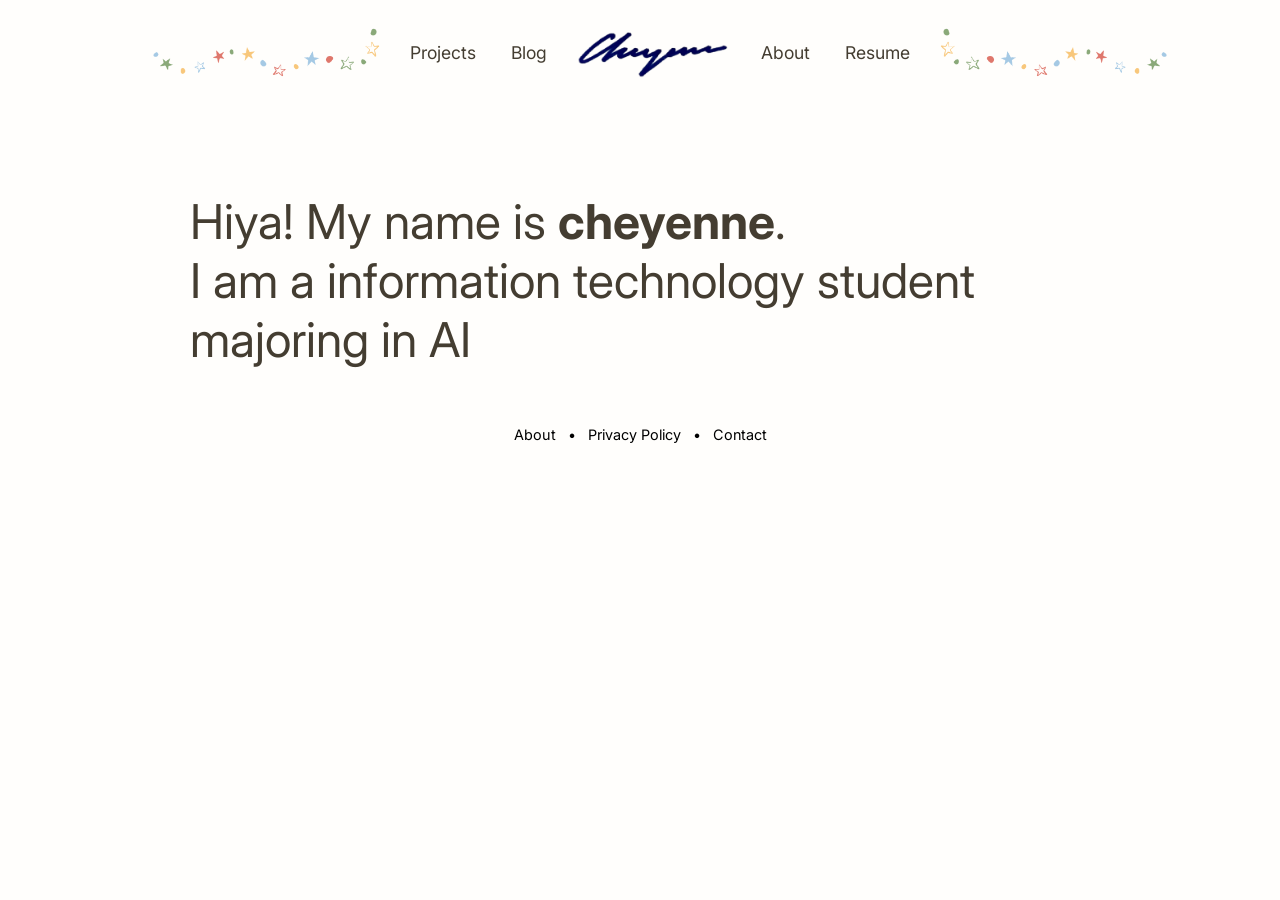
==== index.html @ ac4c5ddd "added name" ====
<!DOCTYPE html>
<html lang="en">
<head>
    <!-- Meta Configuration -->
    <meta name="viewport" content="width=device-width, initial-scale=1.0">

    <title>digital-business-card</title>

    <!-- External Stylesheet -->
    <link rel="stylesheet" href="style.css">

    <!-- Font Preloading for Performance -->
    <link rel="preconnect" href="https://fonts.googleapis.com">
    <link href="https://fonts.googleapis.com/css2?family=Inter:wght@400;600;800&display=swap" rel="stylesheet">
    </head>

    <body>
    <!-- Top Right Login Button -->
        <!-- From Uiverse.io by reglobby -->
    <div class="top-bar">
        <div class="top-left">
        <!-- Nav Bar -->
        <img src="stars-left.png" alt="Name" class="left-stars">
        <nav class="nav-links">
            <a href="#">Projects</a>
            <a href="#">Blog</a>
        </nav>
        <img src="LOGO.png" alt="Name" class="top-logo">
        <nav class="nav-links">
            <a href="#">About</a>
            <a href="#">Resume</a>
        </nav>
        <img src="stars-right.png" alt="Name" class="right-stars">
        </div>
    </div>

    <!-- Main Header Section -->
    <header>
    </header>
    <!-- Body Section -->
     <p class="main-text"> Hiya! My name is <b>cheyenne</b>. <br> I am a information technology student majoring in AI</p>
    <!-- Footer -->
    <footer>
        <nav aria-label="Footer navigation">
        About &nbsp; • &nbsp; Privacy Policy &nbsp; • &nbsp; Contact
        </nav>
    </footer>
    <!-- JavaScript File -->
    <!-- <script src="../script.js"></script> -->
    </body>
    </html>
---- style.css ----
/* ===================
   Global Body Styles
   =================== */
   body {
    margin: 0;
    font-family: 'Inter', Arial, sans-serif;
    background: rgb(255, 254, 252);
}


.main-text {
    color: rgb(68, 61, 49);
    font-family: 'Inter', serif;
    font-size: clamp(1.6rem, 4vw, 3rem);
    padding: 2rem 1.5rem;
    max-width: 900px;
    margin: auto;
}

/* ===================
   Header and Branding
   =================== */
header {
    text-align: center;
    padding-top: 160px; /* accommodates fixed nav bar */
    color: #F0E6D9;
}

.logo-img {
    width: 180px;
    height: auto;
    display: block;
    margin: 0 auto 20px;
}

.logo {
    font-size: 2.8rem;
    font-weight: 800;
    margin-bottom: 10px;
}

.subtitle {
    font-size: 1.2rem;
    margin-bottom: 30px;
}


/* ===================
   Top Bar & Navigation
   =================== */
.top-bar {
    display: flex;
    justify-content: center;
    align-items: center;
    padding: 14px 20px;
    background-color: rgb(255, 254, 252);
    position: fixed;
    top: 0;
    width: 100%;
    z-index: 9999;
}

.top-left {
    display: flex;
    align-items: center;
    gap: 30px;
    max-width: 1200px;
    width: 100%;
    justify-content: center;
}

.nav-links {
    display: flex;
    gap: 35px;
}

.nav-links a {
    color: rgb(68, 61, 49);
    font-family: 'Inter', serif;
    text-decoration: none;
    font-size: 1.1rem;
}

.nav-links a:hover {
    /* color: #ff772e; */
    color: #2e8eff;
}

.top-logo {
    width: clamp(100px, 12vw, 180px);
}

.left-stars,
.right-stars {
    width: clamp(120px, 18vw, 460px);
    height: auto;
}
/* 
.left-stars {
    width: 460px;
    height: auto;
    display: block;
    transform: translate(-15px, -25px);
    position: relative;
    padding: 0px 0px;
    top: 0;
    left: -30px;
    right: 0px;
    z-index: 9999;
}
.right-stars {
    width: 460px;
    height: auto;
    display: block;
    transform: translate(-15px, -25px);
    position: relative;
    padding: 0px 0px;
    top: 0;
    left: 30px;
    right: 0;
    z-index: 9999;
} */


.top-right-icons {
    display: flex;
    gap: 20px;
    align-items: center;
    flex-shrink: 0;
}

.icon-btn {
    background: none;
    border: none;
    cursor: pointer;
    padding: 4px;
    transition: transform 0.2s ease;
}

.icon-btn:hover {
    transform: scale(1.15);
}

.icon-btn svg {
    width: 22px;
    height: 22px;
    fill: white;
}
/* ===================
   Footer Styling
   =================== */
footer {
    text-align: center;
    padding: 25px 10px;
    font-size: clamp(0.8rem, 2vw, 0.9rem);
}
button {
    font-size: 17px;
    padding: 1em 2.7em;
    font-weight: 500;
    background: #1f2937;
    color: white;
    border: none;
    position: relative;
    overflow: hidden;
    border-radius: 0.6em;
    cursor: pointer;
  }
  
  .label {
    position: relative;
    top: -1px;
  }
  
  .transition {
    transition-timing-function: cubic-bezier(0, 0, 0.2, 1);
    transition-duration: 500ms;
    background-color: rgba(16, 185, 129, 0.6);
    border-radius: 9999px;
    width: 0;
    height: 0;
    position: absolute;
    left: 50%;
    top: 50%;
    transform: translate(-50%, -50%);
  }
  
  button:hover .transition {
    width: 14em;
    height: 14em;
  }
  
  button:active {
    transform: scale(0.97);
  }
  
  @media (max-width: 768px) {

    .top-left {
        gap: 15px;
    }

    .nav-links {
        gap: 18px;
    }

    .nav-links a {
        font-size: 0.9rem;
    }

    .left-stars,
    .right-stars {
        display: none;
    }

    header {
    padding-top: clamp(100px, 12vh, 160px);
    }

    .main-text {
        text-align: center;
        padding: 1.5rem;
    }
}
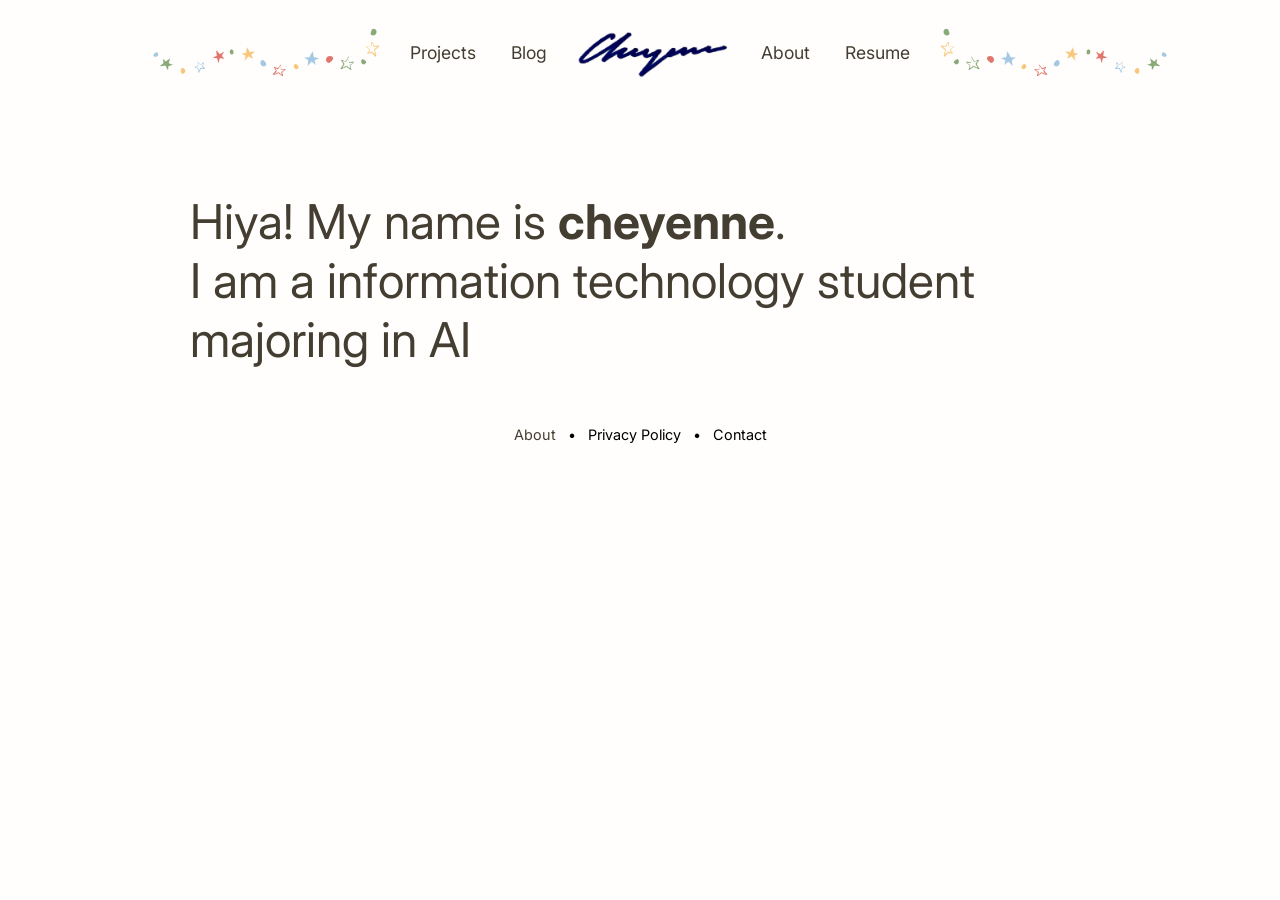
==== commit f0ea0ef1: "Adding js for nav links and hamburger bar for small devices" ====
--- a/index.html
+++ b/index.html
@@ -4,48 +4,67 @@
     <!-- Meta Configuration -->
     <meta name="viewport" content="width=device-width, initial-scale=1.0">
 
-    <title>digital-business-card</title>
+    <title>Cheyenne - Home</title>
 
     <!-- External Stylesheet -->
-    <link rel="stylesheet" href="style.css">
+    <link rel="stylesheet" href="assets/css/style.css">
 
     <!-- Font Preloading for Performance -->
     <link rel="preconnect" href="https://fonts.googleapis.com">
     <link href="https://fonts.googleapis.com/css2?family=Inter:wght@400;600;800&display=swap" rel="stylesheet">
-    </head>
+</head>
 
-    <body>
-    <!-- Top Right Login Button -->
-        <!-- From Uiverse.io by reglobby -->
+<body>
+    <!-- Top Bar -->
     <div class="top-bar">
         <div class="top-left">
-        <!-- Nav Bar -->
-        <img src="stars-left.png" alt="Name" class="left-stars">
-        <nav class="nav-links">
-            <a href="#">Projects</a>
-            <a href="#">Blog</a>
+            <!-- Nav Bar -->
+            <img src="assets/images/stars-left.png" alt="Name" class="left-stars">
+            <nav class="nav-links">
+                <a href="pages/projects.html">Projects</a>
+                <a href="pages/blog.html">Blog</a>
+            </nav>
+            <img src="assets/images/LOGO.png" alt="Name" class="top-logo">
+            <nav class="nav-links">
+                <a href="pages/about.html">About</a>
+                <a href="pages/resume.html">Resume</a>
+            </nav>
+            <img src="assets/images/stars-right.png" alt="Name" class="right-stars">
+        </div>
+        
+        <!-- Hamburger Button (Mobile) -->
+        <button class="hamburger" aria-label="Toggle menu" aria-expanded="false">
+            <span class="hamburger-line"></span>
+            <span class="hamburger-line"></span>
+            <span class="hamburger-line"></span>
+        </button>
+    </div>
+
+    <!-- Mobile Navigation Overlay -->
+    <div class="mobile-nav-overlay">
+        <nav class="mobile-nav">
+            <a href="pages/projects.html" class="mobile-nav-link">Projects</a>
+            <a href="pages/blog.html" class="mobile-nav-link">Blog</a>
+            <a href="pages/about.html" class="mobile-nav-link">About</a>
+            <a href="pages/resume.html" class="mobile-nav-link">Resume</a>
         </nav>
-        <img src="LOGO.png" alt="Name" class="top-logo">
-        <nav class="nav-links">
-            <a href="#">About</a>
-            <a href="#">Resume</a>
-        </nav>
-        <img src="stars-right.png" alt="Name" class="right-stars">
-        </div>
     </div>
 
     <!-- Main Header Section -->
     <header>
     </header>
+    
     <!-- Body Section -->
-     <p class="main-text"> Hiya! My name is <b>cheyenne</b>. <br> I am a information technology student majoring in AI</p>
+    <p class="main-text"> Hiya! My name is <b>cheyenne</b>. <br> I am a information technology student majoring in AI</p>
+    
     <!-- Footer -->
     <footer>
         <nav aria-label="Footer navigation">
-        About &nbsp; • &nbsp; Privacy Policy &nbsp; • &nbsp; Contact
+        <a href="pages/about.html">About</a> &nbsp; • &nbsp; Privacy Policy &nbsp; • &nbsp; Contact
         </nav>
     </footer>
+    
     <!-- JavaScript File -->
-    <!-- <script src="../script.js"></script> -->
-    </body>
-    </html>+    <script src="scripts/main.js"></script>
+</body>
+</html>
--- a/assets/css/style.css
+++ b/assets/css/style.css
@@ -0,0 +1,335 @@
+/* ===================
+   Global Body Styles
+   =================== */
+   body {
+    margin: 0;
+    font-family: 'Inter', Arial, sans-serif;
+    background: rgb(255, 254, 252);
+}
+
+
+.main-text {
+    color: rgb(68, 61, 49);
+    font-family: 'Inter', serif;
+    font-size: clamp(1.6rem, 4vw, 3rem);
+    padding: 2rem 1.5rem;
+    max-width: 900px;
+    margin: auto;
+}
+
+/* ===================
+   Header and Branding
+   =================== */
+header {
+    text-align: center;
+    padding-top: 160px; /* accommodates fixed nav bar */
+    color: #F0E6D9;
+}
+
+.logo-img {
+    width: 180px;
+    height: auto;
+    display: block;
+    margin: 0 auto 20px;
+}
+
+.logo {
+    font-size: 2.8rem;
+    font-weight: 800;
+    margin-bottom: 10px;
+}
+
+.subtitle {
+    font-size: 1.2rem;
+    margin-bottom: 30px;
+}
+
+
+/* ===================
+   Top Bar & Navigation
+   =================== */
+.hamburger {
+    display: none;
+}
+
+.mobile-nav-overlay {
+    display: none;
+}
+.top-bar {
+    display: flex;
+    justify-content: center;
+    align-items: center;
+    padding: 14px 20px;
+    background-color: rgb(255, 254, 252);
+    position: fixed;
+    top: 0;
+    width: 100%;
+    z-index: 9999;
+}
+
+.top-left {
+    display: flex;
+    align-items: center;
+    gap: 30px;
+    max-width: 1200px;
+    width: 100%;
+    justify-content: center;
+}
+
+.nav-links {
+    display: flex;
+    gap: 35px;
+}
+
+.nav-links a {
+    color: rgb(68, 61, 49);
+    font-family: 'Inter', serif;
+    text-decoration: none;
+    font-size: 1.1rem;
+}
+
+.nav-links a:hover {
+    /* color: #ff772e; */
+    color: #2e8eff;
+}
+
+.top-logo {
+    width: clamp(100px, 12vw, 180px);
+}
+
+.left-stars,
+.right-stars {
+    width: clamp(120px, 18vw, 460px);
+    height: auto;
+}
+/* 
+.left-stars {
+    width: 460px;
+    height: auto;
+    display: block;
+    transform: translate(-15px, -25px);
+    position: relative;
+    padding: 0px 0px;
+    top: 0;
+    left: -30px;
+    right: 0px;
+    z-index: 9999;
+}
+.right-stars {
+    width: 460px;
+    height: auto;
+    display: block;
+    transform: translate(-15px, -25px);
+    position: relative;
+    padding: 0px 0px;
+    top: 0;
+    left: 30px;
+    right: 0;
+    z-index: 9999;
+} */
+
+
+.top-right-icons {
+    display: flex;
+    gap: 20px;
+    align-items: center;
+    flex-shrink: 0;
+}
+
+.icon-btn {
+    background: none;
+    border: none;
+    cursor: pointer;
+    padding: 4px;
+    transition: transform 0.2s ease;
+}
+
+.icon-btn:hover {
+    transform: scale(1.15);
+}
+
+.icon-btn svg {
+    width: 22px;
+    height: 22px;
+    fill: white;
+}
+/* ===================
+   Footer Styling
+   =================== */
+footer {
+    text-align: center;
+    padding: 25px 10px;
+    font-size: clamp(0.8rem, 2vw, 0.9rem);
+}
+
+footer nav a {
+    color: rgb(68, 61, 49);
+    text-decoration: none;
+}
+
+footer nav a:hover {
+    color: #2e8eff;
+}
+
+button {
+    font-size: 17px;
+    padding: 1em 2.7em;
+    font-weight: 500;
+    background: #1f2937;
+    color: white;
+    border: none;
+    position: relative;
+    overflow: hidden;
+    border-radius: 0.6em;
+    cursor: pointer;
+  }
+  
+  .label {
+    position: relative;
+    top: -1px;
+  }
+  
+  .transition {
+    transition-timing-function: cubic-bezier(0, 0, 0.2, 1);
+    transition-duration: 500ms;
+    background-color: rgba(16, 185, 129, 0.6);
+    border-radius: 9999px;
+    width: 0;
+    height: 0;
+    position: absolute;
+    left: 50%;
+    top: 50%;
+    transform: translate(-50%, -50%);
+  }
+  
+  button:hover .transition {
+    width: 14em;
+    height: 14em;
+  }
+  
+  button:active {
+    transform: scale(0.97);
+  }
+  
+  @media (max-width: 768px) {
+
+    .top-left {
+        gap: 15px;
+    }
+
+    .nav-links {
+        gap: 18px;
+    }
+
+    .nav-links a {
+        font-size: 0.9rem;
+    }
+
+    .left-stars,
+    .right-stars {
+        display: none;
+    }
+
+    .hamburger {
+        display: flex;
+    }
+
+    .nav-links {
+        display: none;
+    }
+
+    header {
+    padding-top: clamp(100px, 12vh, 160px);
+    }
+
+    .main-text {
+        text-align: center;
+        padding: 1.5rem;
+    }
+
+    /* Hamburger Button */
+    .hamburger {
+        display: flex;
+        flex-direction: column;
+        justify-content: center;
+        align-items: center;
+        gap: 5px;
+        width: 40px;
+        height: 40px;
+        background: none;
+        border: none;
+        cursor: pointer;
+        padding: 0;
+        z-index: 10000;
+    }
+
+    .hamburger-line {
+        width: 24px;
+        height: 2px;
+        background-color: rgb(68, 61, 49);
+        transition: all 0.3s ease;
+    }
+
+    .hamburger.active .hamburger-line:nth-child(1) {
+        transform: rotate(45deg) translate(5px, 5px);
+    }
+
+    .hamburger.active .hamburger-line:nth-child(2) {
+        opacity: 0;
+    }
+
+    .hamburger.active .hamburger-line:nth-child(3) {
+        transform: rotate(-45deg) translate(5px, -5px);
+    }
+
+    /* Mobile Navigation Overlay */
+    .mobile-nav-overlay {
+        position: fixed;
+        top: 0;
+        left: 0;
+        width: 100%;
+        height: 100%;
+        background-color: rgba(255, 254, 252, 0.98);
+        display: flex;
+        justify-content: center;
+        align-items: center;
+        opacity: 0;
+        visibility: hidden;
+        transition: opacity 0.3s ease, visibility 0.3s ease;
+        z-index: 9998;
+    }
+
+    .mobile-nav-overlay.active {
+        opacity: 1;
+        visibility: visible;
+    }
+
+    /* Mobile Navigation Links */
+    .mobile-nav {
+        display: flex;
+        flex-direction: column;
+        align-items: center;
+        gap: 2rem;
+        transform: scale(0.9);
+        transition: transform 0.3s ease;
+    }
+
+    .mobile-nav-overlay.active .mobile-nav {
+        transform: scale(1);
+    }
+
+    .mobile-nav-link {
+        color: rgb(68, 61, 49);
+        font-family: 'Inter', serif;
+        font-size: 2rem;
+        font-weight: 600;
+        text-decoration: none;
+        transition: color 0.2s ease, transform 0.2s ease;
+    }
+
+    .mobile-nav-link:hover {
+        color: #2e8eff;
+        transform: scale(1.05);
+    }
+}
+
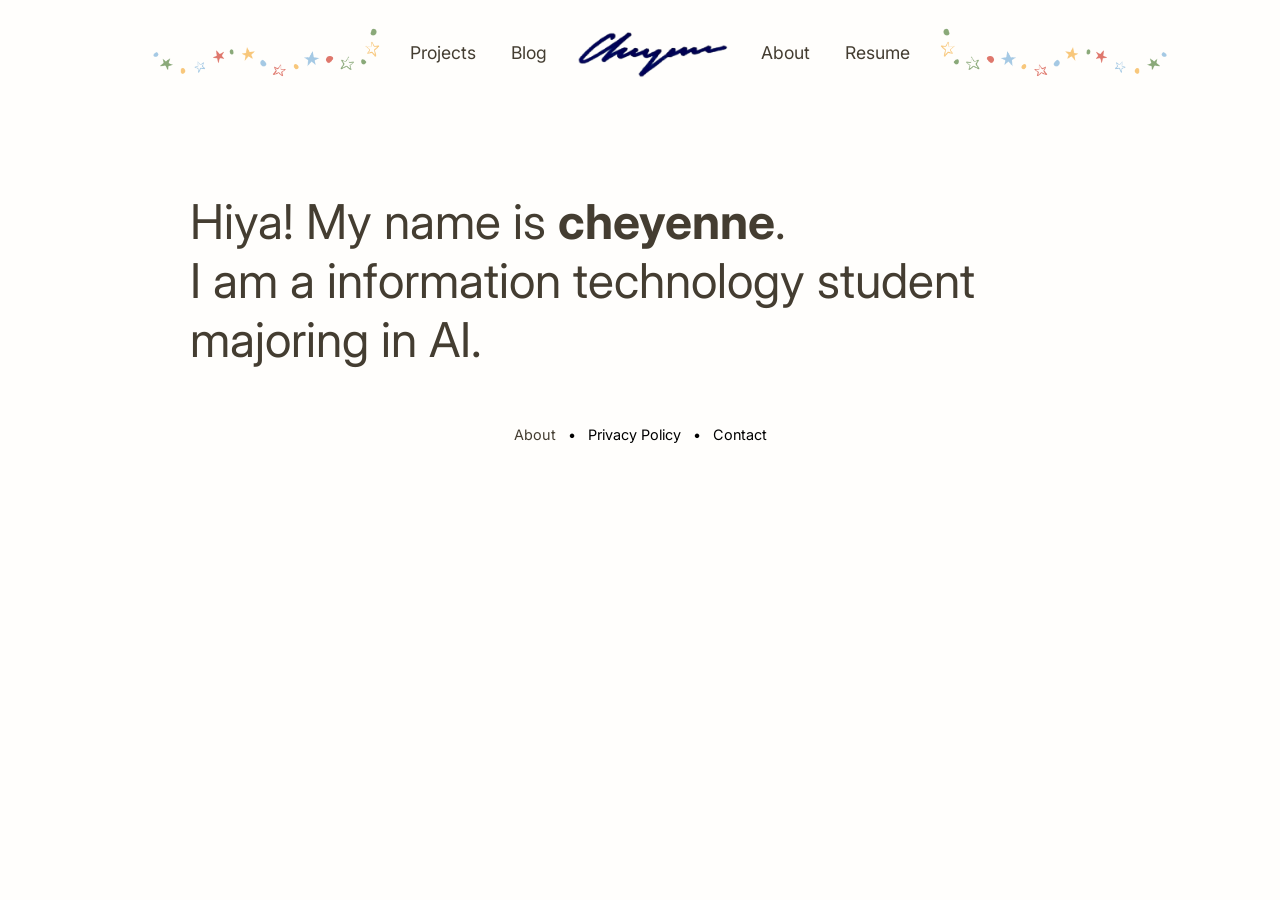
==== commit 719f397d: "about and resume section added" ====
--- a/index.html
+++ b/index.html
@@ -15,6 +15,12 @@
 </head>
 
 <body>
+    <!-- Hamburger Button (Mobile) -->
+    <button class="hamburger" aria-label="Toggle menu" aria-expanded="false">
+        <span class="hamburger-line"></span>
+        <span class="hamburger-line"></span>
+        <span class="hamburger-line"></span>
+    </button>
     <!-- Top Bar -->
     <div class="top-bar">
         <div class="top-left">
@@ -31,13 +37,7 @@
             </nav>
             <img src="assets/images/stars-right.png" alt="Name" class="right-stars">
         </div>
-        
-        <!-- Hamburger Button (Mobile) -->
-        <button class="hamburger" aria-label="Toggle menu" aria-expanded="false">
-            <span class="hamburger-line"></span>
-            <span class="hamburger-line"></span>
-            <span class="hamburger-line"></span>
-        </button>
+    
     </div>
 
     <!-- Mobile Navigation Overlay -->
@@ -55,7 +55,7 @@
     </header>
     
     <!-- Body Section -->
-    <p class="main-text"> Hiya! My name is <b>cheyenne</b>. <br> I am a information technology student majoring in AI</p>
+    <p class="main-text"> Hiya! My name is <b>cheyenne</b>. <br> I am a information technology student majoring in AI.</p>
     
     <!-- Footer -->
     <footer>
--- a/assets/css/style.css
+++ b/assets/css/style.css
@@ -291,8 +291,9 @@
         height: 100%;
         background-color: rgba(255, 254, 252, 0.98);
         display: flex;
-        justify-content: center;
+        justify-content: flex-start;
         align-items: center;
+        padding-left: 3rem;
         opacity: 0;
         visibility: hidden;
         transition: opacity 0.3s ease, visibility 0.3s ease;
@@ -308,7 +309,7 @@
     .mobile-nav {
         display: flex;
         flex-direction: column;
-        align-items: center;
+        align-items: flex-start;
         gap: 2rem;
         transform: scale(0.9);
         transition: transform 0.3s ease;
@@ -333,3 +334,874 @@
     }
 }
 
+/* ===================
+   Resume Page Styles
+   =================== */
+.resume-container {
+    max-width: 800px;
+    margin: 0 auto;
+    padding: 120px 20px 60px;
+}
+
+.section-title {
+    font-size: clamp(2rem, 5vw, 3rem);
+    color: rgb(68, 61, 49);
+    text-align: center;
+    margin-bottom: 0.5rem;
+    font-weight: 800;
+    letter-spacing: -0.02em;
+    position: relative;
+}
+
+.section-title::after {
+    content: '';
+    display: block;
+    width: 60px;
+    height: 4px;
+    background: linear-gradient(90deg, #2e8eff, #60a5fa);
+    margin: 1rem auto 0;
+    border-radius: 2px;
+}
+
+.section-subtitle {
+    text-align: center;
+    color: rgb(120, 110, 95);
+    margin-bottom: 3.5rem;
+    font-size: 1.15rem;
+    font-weight: 400;
+}
+
+/* Contact Form */
+.contact-section {
+    margin-bottom: 6rem;
+}
+
+.contact-form {
+    background: linear-gradient(145deg, #ffffff, #fafaf8);
+    padding: 2.5rem;
+    border-radius: 20px;
+    box-shadow: 
+        0 4px 30px rgba(0, 0, 0, 0.06),
+        0 1px 3px rgba(0, 0, 0, 0.04),
+        inset 0 1px 0 rgba(255, 255, 255, 0.8);
+    border: 1px solid rgba(0, 0, 0, 0.03);
+}
+
+.form-group {
+    margin-bottom: 1.75rem;
+    position: relative;
+}
+
+.form-group label {
+    display: block;
+    margin-bottom: 0.6rem;
+    color: rgb(68, 61, 49);
+    font-weight: 600;
+    font-size: 0.9rem;
+    letter-spacing: 0.02em;
+    text-transform: uppercase;
+}
+
+.form-group input,
+.form-group select,
+.form-group textarea {
+    width: 100%;
+    padding: 1rem 1.25rem;
+    border: 1.5px solid #e8e5df;
+    border-radius: 12px;
+    font-family: 'Inter', Arial, sans-serif;
+    font-size: 1rem;
+    transition: all 0.25s cubic-bezier(0.4, 0, 0.2, 1);
+    box-sizing: border-box;
+    background: rgba(255, 255, 255, 0.8);
+}
+
+.form-group input:hover,
+.form-group select:hover,
+.form-group textarea:hover {
+    border-color: #d0ccc5;
+}
+
+.form-group input:focus,
+.form-group select:focus,
+.form-group textarea:focus {
+    outline: none;
+    border-color: #2e8eff;
+    box-shadow: 
+        0 0 0 4px rgba(46, 142, 255, 0.12),
+        0 4px 12px rgba(46, 142, 255, 0.08);
+    background: #fff;
+    transform: translateY(-1px);
+}
+
+.form-group textarea {
+    resize: vertical;
+    min-height: 140px;
+}
+
+.form-group select {
+    cursor: pointer;
+    appearance: none;
+    background-image: url("data:image/svg+xml,%3Csvg xmlns='http://www.w3.org/2000/svg' width='16' height='16' viewBox='0 0 24 24' fill='none' stroke='%23644B2F' stroke-width='2' stroke-linecap='round' stroke-linejoin='round'%3E%3Cpolyline points='6 9 12 15 18 9'%3E%3C/polyline%3E%3C/svg%3E");
+    background-repeat: no-repeat;
+    background-position: right 1rem center;
+    padding-right: 3rem;
+}
+
+.submit-btn {
+    width: 100%;
+    padding: 1.15rem 2.5rem;
+    font-size: 1.05rem;
+    font-weight: 600;
+    letter-spacing: 0.03em;
+    background: linear-gradient(135deg, #1f2937 0%, #374151 100%);
+    color: white;
+    border: none;
+    border-radius: 12px;
+    cursor: pointer;
+    position: relative;
+    overflow: hidden;
+    transition: all 0.3s cubic-bezier(0.4, 0, 0.2, 1);
+    box-shadow: 0 4px 15px rgba(31, 41, 55, 0.25);
+}
+
+.submit-btn::before {
+    content: '';
+    position: absolute;
+    top: 0;
+    left: -100%;
+    width: 100%;
+    height: 100%;
+    background: linear-gradient(90deg, transparent, rgba(255,255,255,0.2), transparent);
+    transition: left 0.5s ease;
+}
+
+.submit-btn:hover {
+    transform: translateY(-2px);
+    box-shadow: 0 8px 25px rgba(31, 41, 55, 0.35);
+    background: linear-gradient(135deg, #374151 0%, #4b5563 100%);
+}
+
+.submit-btn:hover::before {
+    left: 100%;
+}
+
+.submit-btn:active {
+    transform: translateY(0);
+    box-shadow: 0 2px 10px rgba(31, 41, 55, 0.2);
+}
+
+/* Timeline */
+.timeline-section {
+    margin-bottom: 3rem;
+}
+
+.timeline {
+    position: relative;
+    padding-left: 2.5rem;
+}
+
+.timeline::before {
+    content: '';
+    position: absolute;
+    left: 0;
+    top: 8px;
+    bottom: 8px;
+    width: 2px;
+    background: linear-gradient(180deg, #2e8eff 0%, #93c5fd 50%, #e5e2dc 100%);
+    border-radius: 2px;
+}
+
+.timeline-entry {
+    position: relative;
+    margin-bottom: 2rem;
+    opacity: 0;
+    transform: translateY(40px);
+    transition: opacity 0.7s cubic-bezier(0.4, 0, 0.2, 1), transform 0.7s cubic-bezier(0.4, 0, 0.2, 1);
+}
+
+.timeline-entry.visible {
+    opacity: 1;
+    transform: translateY(0);
+}
+
+.timeline-entry::before {
+    content: '';
+    position: absolute;
+    left: -2.5rem;
+    top: 6px;
+    width: 14px;
+    height: 14px;
+    background: linear-gradient(135deg, #2e8eff, #60a5fa);
+    border-radius: 50%;
+    border: 3px solid rgb(255, 254, 252);
+    box-shadow: 
+        0 0 0 3px rgba(46, 142, 255, 0.2),
+        0 2px 8px rgba(46, 142, 255, 0.3);
+    transform: translateX(-5px);
+    transition: all 0.3s ease;
+}
+
+.timeline-entry:hover::before {
+    transform: translateX(-5px) scale(1.2);
+    box-shadow: 
+        0 0 0 4px rgba(46, 142, 255, 0.3),
+        0 4px 12px rgba(46, 142, 255, 0.4);
+}
+
+.timeline-date {
+    display: inline-block;
+    background: linear-gradient(135deg, #2e8eff, #3b82f6);
+    color: white;
+    padding: 0.4rem 1rem;
+    border-radius: 25px;
+    font-size: 0.8rem;
+    font-weight: 600;
+    margin-bottom: 1rem;
+    letter-spacing: 0.05em;
+    box-shadow: 0 2px 8px rgba(46, 142, 255, 0.25);
+}
+
+.timeline-content {
+    background: linear-gradient(145deg, #ffffff, #fafaf8);
+    padding: 1.75rem;
+    border-radius: 16px;
+    box-shadow: 
+        0 4px 20px rgba(0, 0, 0, 0.05),
+        0 1px 2px rgba(0, 0, 0, 0.03);
+    border: 1px solid rgba(0, 0, 0, 0.03);
+    transition: all 0.3s cubic-bezier(0.4, 0, 0.2, 1);
+    position: relative;
+    overflow: hidden;
+}
+
+.timeline-content::before {
+    content: '';
+    position: absolute;
+    top: 0;
+    left: 0;
+    width: 4px;
+    height: 100%;
+    background: linear-gradient(180deg, #2e8eff, #60a5fa);
+    border-radius: 4px 0 0 4px;
+}
+
+.timeline-content:hover {
+    transform: translateY(-4px);
+    box-shadow: 
+        0 12px 40px rgba(0, 0, 0, 0.08),
+        0 4px 12px rgba(0, 0, 0, 0.04);
+}
+
+.timeline-title {
+    font-size: 1.35rem;
+    color: rgb(68, 61, 49);
+    margin: 0 0 0.4rem;
+    font-weight: 700;
+    letter-spacing: -0.01em;
+}
+
+.timeline-company {
+    color: #2e8eff;
+    font-weight: 600;
+    font-size: 0.95rem;
+    margin: 0 0 1rem;
+    letter-spacing: 0.02em;
+}
+
+.timeline-description {
+    color: rgb(100, 90, 75);
+    margin: 0;
+    line-height: 1.7;
+    font-size: 0.995rem;
+}
+
+/* Mobile styles for resume */
+@media (max-width: 768px) {
+    .resume-container {
+        padding: 100px 16px 40px;
+    }
+
+    .contact-form {
+        padding: 1.75rem;
+        border-radius: 16px;
+    }
+
+    .timeline {
+        padding-left: 2rem;
+    }
+
+    .timeline::before {
+        left: -0.5rem;
+    }
+
+    .timeline-entry::before {
+        left: -2rem;
+        transform: translateX(-4px);
+    }
+
+    .timeline-entry:hover::before {
+        transform: translateX(-4px) scale(1.15);
+    }
+
+    .timeline-content {
+        padding: 1.5rem;
+        border-radius: 14px;
+    }
+}
+
+/* ===================
+   About Page - Scrapbook Style
+   =================== */
+.about-container {
+    max-width: 1400px;
+    margin: 0 auto;
+    padding: 140px 20px 60px;
+    position: relative;
+}
+
+/* Hero Section */
+.about-hero {
+    margin-bottom: 3rem;
+}
+
+.hero-grid {
+    display: grid;
+    grid-template-columns: repeat(6, 1fr);
+    gap: 1.5rem;
+    align-items: start;
+}
+
+/* Photo Frame */
+.photo-frame {
+    grid-column: 1 / 3;
+    max-width: 220px;
+    background: #fff;
+    padding: 0.75rem 0.75rem 2rem 0.75rem;
+    box-shadow: 
+        0 6px 24px rgba(0, 0, 0, 0.1),
+        0 2px 6px rgba(0, 0, 0, 0.06);
+    position: relative;
+    transform: rotate(-3deg);
+    transition: transform 0.3s ease;
+}
+
+.photo-frame:hover {
+    transform: rotate(0deg) scale(1.02);
+}
+
+.profile-photo {
+    width: 100%;
+    height: auto;
+    display: block;
+    border-radius: 2px;
+}
+
+.photo-caption {
+    position: absolute;
+    bottom: 0.75rem;
+    left: 50%;
+    transform: translateX(-50%);
+    font-family: 'Caveat', cursive;
+    font-size: 1.25rem;
+    color: rgb(68, 61, 49);
+    background: rgba(255, 254, 252, 0.9);
+    padding: 0.25rem 0.75rem;
+    border-radius: 4px;
+}
+
+/* Washi Tape */
+.washi-tape {
+    position: absolute;
+    width: 60px;
+    height: 20px;
+    background: linear-gradient(135deg, #ffb6c1 0%, #ffaac4 50%, #ffb6c1 100%);
+    opacity: 0.85;
+    box-shadow: 0 1px 2px rgba(0, 0, 0, 0.1);
+}
+
+.washi-tape.top-left {
+    top: -8px;
+    left: 20px;
+    transform: rotate(-8deg);
+}
+
+.washi-tape.top-right {
+    top: -8px;
+    right: 20px;
+    transform: rotate(8deg);
+    background: linear-gradient(135deg, #98d8c8 0%, #7ec8b8 50%, #98d8c8 100%);
+}
+
+/* Mii Frame */
+.mii-frame {
+    grid-column: 3 / 5;
+    width: 100px;
+    background: linear-gradient(145deg, #fff9e6, #fff3cc);
+    padding: 6px;
+    border-radius: 50%;
+    box-shadow: 
+        0 4px 12px rgba(0, 0, 0, 0.08),
+        inset 0 2px 4px rgba(255, 255, 255, 0.8);
+    position: relative;
+    top: 40px;
+    transform: rotate(4deg);
+    transition: transform 0.3s ease;
+}
+
+.mii-frame:hover {
+    transform: rotate(0deg) scale(1.1);
+}
+
+.mii-photo {
+    width: 100%;
+    height: auto;
+    border-radius: 50%;
+    display: block;
+}
+
+/* Intro Card */
+.intro-card {
+    grid-column: 5 / 7;
+    background: linear-gradient(145deg, #fffef8, #fdfcf5);
+    padding: 1.5rem;
+    border-radius: 12px;
+    box-shadow: 
+        0 4px 16px rgba(0, 0, 0, 0.06),
+        0 1px 3px rgba(0, 0, 0, 0.04);
+    position: relative;
+    transform: rotate(2deg);
+    top: 10px;
+}
+
+.hello-text {
+    font-family: 'Caveat', cursive;
+    font-size: 2.5rem;
+    color: rgb(68, 61, 49);
+    margin: 0 0 1rem;
+}
+
+.intro-text {
+    font-size: 1.1rem;
+    color: rgb(100, 90, 75);
+    line-height: 1.7;
+    margin: 0;
+}
+
+/* Rotations - More variety for organic feel */
+.rotate-left {
+    transform: rotate(-2deg);
+}
+
+.rotate-right {
+    transform: rotate(2deg);
+}
+
+.rotate-3deg {
+    transform: rotate(-3deg);
+}
+
+.rotate--3deg {
+    transform: rotate(3deg);
+}
+
+.rotate-1deg {
+    transform: rotate(-1deg);
+}
+
+.rotate-none {
+    transform: rotate(0deg);
+}
+
+/* Scrapbook Grid */
+.scrapbook-section {
+    position: relative;
+}
+
+.scrapbook-grid {
+    display: grid;
+    grid-template-columns: repeat(4, 1fr);
+    gap: 2rem;
+    grid-auto-flow: dense;
+}
+
+/* Card spans */
+.span-2 {
+    grid-column: span 2;
+}
+
+.span-3 {
+    grid-column: span 3;
+}
+
+/* Scrap Cards */
+.scrap-card {
+    background: linear-gradient(145deg, #fffef8, #fff9f0);
+    padding: 1.5rem;
+    border-radius: 8px;
+    box-shadow: 
+        0 4px 16px rgba(0, 0, 0, 0.06),
+        0 1px 3px rgba(0, 0, 0, 0.04);
+    position: relative;
+    transition: all 0.3s cubic-bezier(0.4, 0, 0.2, 1);
+    overflow: hidden;
+}
+
+.scrap-card:hover {
+    transform: translateY(-4px) scale(1.02);
+    box-shadow: 
+        0 12px 32px rgba(0, 0, 0, 0.1),
+        0 4px 8px rgba(0, 0, 0, 0.06);
+    z-index: 10;
+}
+
+/* Card Patterns */
+.card-pattern {
+    position: absolute;
+    top: 0;
+    left: 0;
+    right: 0;
+    bottom: 0;
+    opacity: 0.03;
+    pointer-events: none;
+}
+
+.card-pattern.dots {
+    background-image: radial-gradient(circle, #2e8eff 1px, transparent 1px);
+    background-size: 12px 12px;
+}
+
+.card-pattern.lines {
+    background-image: repeating-linear-gradient(
+        0deg,
+        transparent,
+        transparent 10px,
+        #2e8eff 10px,
+        #2e8eff 11px
+    );
+}
+
+/* About Card - spans 2 columns */
+.about-card {
+    grid-column: span 2;
+    grid-row: span 2;
+    padding: 2rem;
+}
+
+.card-title {
+    font-family: 'Caveat', cursive;
+    font-size: 1.75rem;
+    color: rgb(68, 61, 49);
+    margin: 0 0 1rem;
+    position: relative;
+}
+
+.card-text {
+    color: rgb(100, 90, 75);
+    line-height: 1.8;
+    margin: 0 0 1rem;
+    font-size: 0.95rem;
+}
+
+.card-text:last-child {
+    margin-bottom: 0;
+}
+
+/* Stickers */
+.sticker {
+    position: absolute;
+    font-size: 1.5rem;
+    filter: drop-shadow(0 2px 4px rgba(0, 0, 0, 0.15));
+    z-index: 5;
+}
+
+.sticker-star {
+    top: 10px;
+    right: 15px;
+    transform: rotate(15deg);
+}
+
+.sticker-frog {
+    top: -10px;
+    right: -5px;
+    font-size: 2rem;
+    transform: rotate(-10deg);
+}
+
+.sticker-sparkle {
+    top: 15px;
+    right: 20px;
+    font-size: 1.75rem;
+    transform: rotate(25deg);
+    color: #2e8eff;
+}
+
+/* Hobby Cards */
+.hobby-card {
+    text-align: center;
+    padding: 1.25rem;
+}
+
+.hobby-icon {
+    font-size: 2.5rem;
+    margin-bottom: 0.5rem;
+}
+
+.hobby-title {
+    font-size: 1rem;
+    font-weight: 600;
+    color: rgb(68, 61, 49);
+    margin: 0 0 0.25rem;
+}
+
+.hobby-desc {
+    font-size: 0.85rem;
+    color: rgb(100, 90, 75);
+    margin: 0;
+    font-style: italic;
+}
+
+/* Fun Fact Cards */
+.funfact-card {
+    text-align: center;
+    padding: 1.5rem;
+    background: linear-gradient(145deg, #f0fff4, #e8f5e9);
+}
+
+.funfact-badge {
+    display: inline-flex;
+    align-items: center;
+    gap: 0.5rem;
+    background: white;
+    padding: 0.5rem 1rem;
+    border-radius: 25px;
+    margin-bottom: 1rem;
+    box-shadow: 0 2px 8px rgba(0, 0, 0, 0.08);
+}
+
+.funfact-icon {
+    font-size: 1.25rem;
+}
+
+.funfact-text {
+    font-weight: 600;
+    color: rgb(68, 61, 49);
+    font-size: 0.9rem;
+}
+
+.funfact-desc {
+    color: rgb(100, 90, 75);
+    margin: 0;
+    line-height: 1.6;
+}
+
+/* Color Swatch */
+.color-swatch {
+    margin-bottom: 0.5rem;
+}
+
+.color-circle {
+    display: inline-block;
+    width: 40px;
+    height: 40px;
+    border-radius: 50%;
+    box-shadow: 
+        inset 0 2px 4px rgba(255, 255, 255, 0.3),
+        0 2px 8px rgba(0, 0, 0, 0.15);
+}
+
+.color-circle.green {
+    background: linear-gradient(135deg, #4ade80, #22c55e, #16a34a);
+}
+
+/* Quote Card */
+.quote-card {
+    background: linear-gradient(145deg, #fef3c7, #fef9e7);
+    text-align: center;
+    padding: 2rem 1.5rem;
+    border-left: 4px solid #f59e0b;
+}
+
+.quote-text {
+    font-family: 'Caveat', cursive;
+    font-size: 1.35rem;
+    color: rgb(68, 61, 49);
+    margin: 0 0 0.75rem;
+    line-height: 1.6;
+    font-style: italic;
+}
+
+.quote-author {
+    font-size: 0.9rem;
+    color: rgb(100, 90, 75);
+    font-style: normal;
+}
+
+/* Connect Card */
+.connect-card {
+    grid-column: span 2;
+    text-align: center;
+    padding: 2rem;
+    background: linear-gradient(145deg, #eff6ff, #dbeafe);
+    border-left: 4px solid #2e8eff;
+}
+
+.connect-title {
+    font-family: 'Caveat', cursive;
+    font-size: 1.75rem;
+    color: rgb(68, 61, 49);
+    margin: 0 0 0.75rem;
+}
+
+.connect-text {
+    color: rgb(100, 90, 75);
+    margin: 0 0 1.5rem;
+    line-height: 1.6;
+}
+
+.connect-btn {
+    display: inline-block;
+    background: linear-gradient(135deg, #2e8eff, #3b82f6);
+    color: white;
+    text-decoration: none;
+    padding: 0.75rem 2rem;
+    border-radius: 25px;
+    font-weight: 600;
+    transition: all 0.3s ease;
+    box-shadow: 0 4px 12px rgba(46, 142, 255, 0.3);
+}
+
+.connect-btn:hover {
+    transform: translateY(-2px);
+    box-shadow: 0 6px 20px rgba(46, 142, 255, 0.4);
+}
+
+/* Decorative Floating Stickers */
+.deco-sticker {
+    position: fixed;
+    font-size: 2.5rem;
+    opacity: 0.15;
+    pointer-events: none;
+    z-index: 100;
+    animation: float 6s ease-in-out infinite;
+}
+
+.deco-frog {
+    top: 20%;
+    left: 5%;
+    animation-delay: 0s;
+}
+
+.deco-star {
+    top: 40%;
+    right: 8%;
+    animation-delay: 1.5s;
+}
+
+.deco-heart {
+    bottom: 30%;
+    left: 10%;
+    animation-delay: 3s;
+}
+
+.deco-sparkle {
+    bottom: 15%;
+    right: 5%;
+    animation-delay: 4.5s;
+}
+
+@keyframes float {
+    0%, 100% {
+        transform: translateY(0) rotate(0deg);
+    }
+    50% {
+        transform: translateY(-15px) rotate(5deg);
+    }
+}
+
+/* Responsive - Tablet */
+@media (max-width: 1024px) {
+    .scrapbook-grid {
+        grid-template-columns: repeat(3, 1fr);
+    }
+    
+    .hero-grid {
+        grid-template-columns: repeat(6, 1fr);
+    }
+    
+    .photo-frame {
+        grid-column: 1 / 4;
+    }
+    
+    .mii-frame {
+        grid-column: 4 / 6;
+    }
+    
+    .intro-card {
+        grid-column: 1 / 7;
+        top: 0;
+    }
+    
+    .about-card {
+        grid-column: span 2;
+    }
+    
+    .connect-card {
+        grid-column: span 2;
+    }
+}
+
+/* Responsive - Mobile */
+@media (max-width: 768px) {
+    .about-container {
+        padding: 110px 16px 40px;
+    }
+    
+    .hero-grid {
+        display: flex;
+        flex-direction: column;
+        align-items: center;
+    }
+    
+    .photo-frame {
+        width: 80%;
+        max-width: 300px;
+        transform: rotate(-1deg);
+    }
+    
+    .mii-frame {
+        position: relative;
+        top: 0;
+        transform: rotate(3deg);
+        margin-top: 1rem;
+    }
+    
+    .intro-card {
+        transform: rotate(0deg);
+        margin-top: 1.5rem;
+        text-align: center;
+    }
+    
+    .scrapbook-grid {
+        grid-template-columns: 1fr;
+    }
+    
+    .about-card,
+    .connect-card {
+        grid-column: span 1;
+    }
+    
+    .about-card {
+        grid-row: auto;
+    }
+    
+    .scrap-card:hover {
+        transform: translateY(-2px);
+    }
+    
+    /* Hide decorative stickers on mobile */
+    .deco-sticker {
+        display: none;
+    }
+}
+
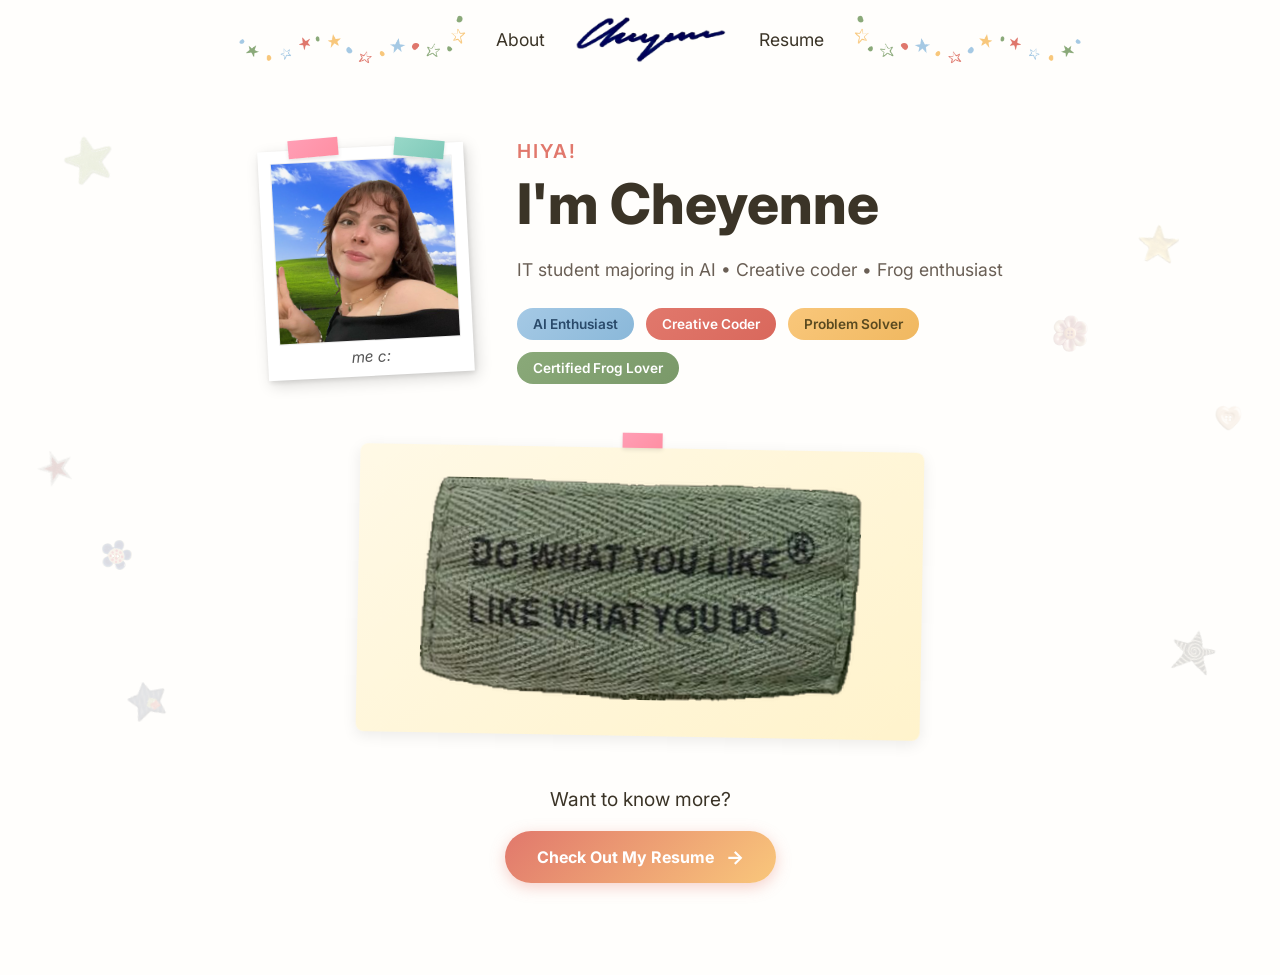
==== commit 0a99ef37: "merge changes from about and home pages" ====
--- a/index.html
+++ b/index.html
@@ -1,70 +1,107 @@
 <!DOCTYPE html>
 <html lang="en">
 <head>
-    <!-- Meta Configuration -->
+    <meta charset="UTF-8">
     <meta name="viewport" content="width=device-width, initial-scale=1.0">
-
     <title>Cheyenne - Home</title>
-
-    <!-- External Stylesheet -->
     <link rel="stylesheet" href="assets/css/style.css">
-
-    <!-- Font Preloading for Performance -->
     <link rel="preconnect" href="https://fonts.googleapis.com">
-    <link href="https://fonts.googleapis.com/css2?family=Inter:wght@400;600;800&display=swap" rel="stylesheet">
+    <link href="https://fonts.googleapis.com/css2?family=Inter:wght@400;500;600;700;800&display=swap" rel="stylesheet">
 </head>
 
-<body>
-    <!-- Hamburger Button (Mobile) -->
+<body class="funky-home">
+    <!-- Decorative scattered stickers -->
+    <img src="assets/images/green_star.png" alt="" class="deco-sticker funky-star-1">
+    <img src="assets/images/gold_star.png" alt="" class="deco-sticker funky-star-2">
+    <img src="assets/images/red_star.png" alt="" class="deco-sticker funky-star-3">
+    <img src="assets/images/spiral_star.png" alt="" class="deco-sticker funky-star-4">
+    <img src="assets/images/flower_button.png" alt="" class="deco-sticker funky-flower-1">
+    <img src="assets/images/flower_button_2.png" alt="" class="deco-sticker funky-flower-2">
+    <img src="assets/images/heart_button.png" alt="" class="deco-sticker funky-heart">
+    <img src="assets/images/patchwork_star.png" alt="" class="deco-sticker funky-star-5">
+
     <button class="hamburger" aria-label="Toggle menu" aria-expanded="false">
         <span class="hamburger-line"></span>
         <span class="hamburger-line"></span>
         <span class="hamburger-line"></span>
     </button>
-    <!-- Top Bar -->
+
     <div class="top-bar">
         <div class="top-left">
-            <!-- Nav Bar -->
-            <img src="assets/images/stars-left.png" alt="Name" class="left-stars">
+            <img src="assets/images/stars-left.png" alt="" class="left-stars">
             <nav class="nav-links">
-                <a href="pages/projects.html">Projects</a>
-                <a href="pages/blog.html">Blog</a>
+                <!-- <a href="pages/projects.html">Projects</a>
+                <a href="pages/blog.html">Blog</a> -->
+                <a href="pages/about.html">About</a>
             </nav>
-            <img src="assets/images/LOGO.png" alt="Name" class="top-logo">
+            <a href="index.html"><img src="assets/images/LOGO.png" alt="Logo" class="top-logo"></a>
             <nav class="nav-links">
-                <a href="pages/about.html">About</a>
+                <!-- <a href="pages/about.html">About</a> -->
                 <a href="pages/resume.html">Resume</a>
             </nav>
-            <img src="assets/images/stars-right.png" alt="Name" class="right-stars">
+            <img src="assets/images/stars-right.png" alt="" class="right-stars">
         </div>
-    
     </div>
 
-    <!-- Mobile Navigation Overlay -->
     <div class="mobile-nav-overlay">
         <nav class="mobile-nav">
-            <a href="pages/projects.html" class="mobile-nav-link">Projects</a>
-            <a href="pages/blog.html" class="mobile-nav-link">Blog</a>
+            <!-- <a href="pages/projects.html" class="mobile-nav-link">Projects</a>
+            <a href="pages/blog.html" class="mobile-nav-link">Blog</a> -->
             <a href="pages/about.html" class="mobile-nav-link">About</a>
             <a href="pages/resume.html" class="mobile-nav-link">Resume</a>
         </nav>
     </div>
 
-    <!-- Main Header Section -->
-    <header>
-    </header>
-    
-    <!-- Body Section -->
-    <p class="main-text"> Hiya! My name is <b>cheyenne</b>. <br> I am a information technology student majoring in AI.</p>
-    
-    <!-- Footer -->
-    <footer>
+    <main class="funky-container">
+        <!-- Hero Section -->
+        <section class="funky-hero">
+            <div class="funky-photo-area">
+                <div class="funky-washi tape-1"></div>
+                <div class="funky-washi tape-2"></div>
+                <div class="funky-polaroid">
+                    <img src="assets/images/me.png" alt="Cheyenne" class="funky-photo">
+                    <span class="funky-caption">me c:</span>
+                </div>
+            </div>
+            
+            <div class="funky-intro">
+                <h1 class="funky-title">
+                    <span class="funky-hi">Hiya!</span>
+                    <span class="funky-name">I'm Cheyenne</span>
+                </h1>
+                <p class="funky-tagline">IT student majoring in AI • Creative coder • Frog enthusiast</p>
+                <div class="funky-badges">
+                    <span class="funky-badge badge-1">AI Enthusiast</span>
+                    <span class="funky-badge badge-2">Creative Coder</span>
+                    <span class="funky-badge badge-3">Problem Solver</span>
+                    <span class="funky-badge badge-4">Certified Frog Lover</span>
+                </div>
+            </div>
+        </section>
+
+        <!-- Quote -->
+        <section class="funky-quote-section">
+            <div class="funky-note">
+                <img src="assets/images/quote.png" alt="" class="quote">
+            </div>
+        </section>
+
+        <!-- CTA -->
+        <section class="funky-cta">
+            <p class="cta-text">Want to know more?</p>
+            <a href="pages/resume.html" class="funky-btn">
+                <span>Check Out My Resume</span>
+                <span class="btn-arrow">→</span>
+            </a>
+        </section>
+    </main>
+
+    <!-- <footer>
         <nav aria-label="Footer navigation">
-        <a href="pages/about.html">About</a> &nbsp; • &nbsp; Privacy Policy &nbsp; • &nbsp; Contact
+            <a href="pages/about.html">About</a> &nbsp; • &nbsp; Privacy Policy &nbsp; • &nbsp; Contact
         </nav>
-    </footer>
-    
-    <!-- JavaScript File -->
+    </footer> -->
+
     <script src="scripts/main.js"></script>
 </body>
 </html>
--- a/assets/css/style.css
+++ b/assets/css/style.css
@@ -9,7 +9,7 @@
 
 
 .main-text {
-    color: rgb(68, 61, 49);
+    color: #3b3427;
     font-family: 'Inter', serif;
     font-size: clamp(1.6rem, 4vw, 3rem);
     padding: 2rem 1.5rem;
@@ -59,7 +59,7 @@
     display: flex;
     justify-content: center;
     align-items: center;
-    padding: 14px 20px;
+    padding: 1px 20px;
     background-color: rgb(255, 254, 252);
     position: fixed;
     top: 0;
@@ -82,15 +82,14 @@
 }
 
 .nav-links a {
-    color: rgb(68, 61, 49);
+    color: #3b3427;
     font-family: 'Inter', serif;
     text-decoration: none;
     font-size: 1.1rem;
 }
 
 .nav-links a:hover {
-    /* color: #ff772e; */
-    color: #2e8eff;
+    color: #e1786c;
 }
 
 .top-logo {
@@ -163,12 +162,12 @@
 }
 
 footer nav a {
-    color: rgb(68, 61, 49);
+    color: #3b3427;
     text-decoration: none;
 }
 
 footer nav a:hover {
-    color: #2e8eff;
+    color: #e1786c;
 }
 
 button {
@@ -328,10 +327,10 @@
         transition: color 0.2s ease, transform 0.2s ease;
     }
 
-    .mobile-nav-link:hover {
-        color: #2e8eff;
-        transform: scale(1.05);
-    }
+.mobile-nav-link:hover {
+    color: #e1786c;
+    transform: scale(1.05);
+}
 }
 
 /* ===================
@@ -345,7 +344,7 @@
 
 .section-title {
     font-size: clamp(2rem, 5vw, 3rem);
-    color: rgb(68, 61, 49);
+    color: #3b3427;
     text-align: center;
     margin-bottom: 0.5rem;
     font-weight: 800;
@@ -358,7 +357,7 @@
     display: block;
     width: 60px;
     height: 4px;
-    background: linear-gradient(90deg, #2e8eff, #60a5fa);
+    background: linear-gradient(90deg, #a5c9e5, #8aa979);
     margin: 1rem auto 0;
     border-radius: 2px;
 }
@@ -395,7 +394,7 @@
 .form-group label {
     display: block;
     margin-bottom: 0.6rem;
-    color: rgb(68, 61, 49);
+    color: #3b3427;
     font-weight: 600;
     font-size: 0.9rem;
     letter-spacing: 0.02em;
@@ -426,10 +425,10 @@
 .form-group select:focus,
 .form-group textarea:focus {
     outline: none;
-    border-color: #2e8eff;
+    border-color: #a5c9e5;
     box-shadow: 
-        0 0 0 4px rgba(46, 142, 255, 0.12),
-        0 4px 12px rgba(46, 142, 255, 0.08);
+        0 0 0 4px rgba(165, 201, 229, 0.12),
+        0 4px 12px rgba(165, 201, 229, 0.08);
     background: #fff;
     transform: translateY(-1px);
 }
@@ -454,7 +453,7 @@
     font-size: 1.05rem;
     font-weight: 600;
     letter-spacing: 0.03em;
-    background: linear-gradient(135deg, #1f2937 0%, #374151 100%);
+    background: linear-gradient(135deg, #e1786c 0%, #f9c77b 100%);
     color: white;
     border: none;
     border-radius: 12px;
@@ -462,7 +461,7 @@
     position: relative;
     overflow: hidden;
     transition: all 0.3s cubic-bezier(0.4, 0, 0.2, 1);
-    box-shadow: 0 4px 15px rgba(31, 41, 55, 0.25);
+    box-shadow: 0 4px 15px rgba(225, 120, 108, 0.25);
 }
 
 .submit-btn::before {
@@ -478,8 +477,8 @@
 
 .submit-btn:hover {
     transform: translateY(-2px);
-    box-shadow: 0 8px 25px rgba(31, 41, 55, 0.35);
-    background: linear-gradient(135deg, #374151 0%, #4b5563 100%);
+    box-shadow: 0 8px 25px rgba(225, 120, 108, 0.35);
+    background: linear-gradient(135deg, #f9c77b 0%, #e1786c 100%);
 }
 
 .submit-btn:hover::before {
@@ -488,7 +487,7 @@
 
 .submit-btn:active {
     transform: translateY(0);
-    box-shadow: 0 2px 10px rgba(31, 41, 55, 0.2);
+    box-shadow: 0 2px 10px rgba(225, 120, 108, 0.2);
 }
 
 /* Timeline */
@@ -508,7 +507,7 @@
     top: 8px;
     bottom: 8px;
     width: 2px;
-    background: linear-gradient(180deg, #2e8eff 0%, #93c5fd 50%, #e5e2dc 100%);
+    background: linear-gradient(180deg, #a5c9e5 0%, #8aa979 50%, #f9c77b 100%);
     border-radius: 2px;
 }
 
@@ -532,12 +531,12 @@
     top: 6px;
     width: 14px;
     height: 14px;
-    background: linear-gradient(135deg, #2e8eff, #60a5fa);
+    background: linear-gradient(135deg, #a5c9e5, #8aa979);
     border-radius: 50%;
     border: 3px solid rgb(255, 254, 252);
     box-shadow: 
-        0 0 0 3px rgba(46, 142, 255, 0.2),
-        0 2px 8px rgba(46, 142, 255, 0.3);
+        0 0 0 3px rgba(165, 201, 229, 0.2),
+        0 2px 8px rgba(165, 201, 229, 0.3);
     transform: translateX(-5px);
     transition: all 0.3s ease;
 }
@@ -545,21 +544,21 @@
 .timeline-entry:hover::before {
     transform: translateX(-5px) scale(1.2);
     box-shadow: 
-        0 0 0 4px rgba(46, 142, 255, 0.3),
-        0 4px 12px rgba(46, 142, 255, 0.4);
+        0 0 0 4px rgba(165, 201, 229, 0.3),
+        0 4px 12px rgba(165, 201, 229, 0.4);
 }
 
 .timeline-date {
     display: inline-block;
-    background: linear-gradient(135deg, #2e8eff, #3b82f6);
-    color: white;
+    background: linear-gradient(135deg, #a5c9e5, #8aa979);
+    color: #3b3427;
     padding: 0.4rem 1rem;
     border-radius: 25px;
     font-size: 0.8rem;
     font-weight: 600;
     margin-bottom: 1rem;
     letter-spacing: 0.05em;
-    box-shadow: 0 2px 8px rgba(46, 142, 255, 0.25);
+    box-shadow: 0 2px 8px rgba(165, 201, 229, 0.25);
 }
 
 .timeline-content {
@@ -582,7 +581,7 @@
     left: 0;
     width: 4px;
     height: 100%;
-    background: linear-gradient(180deg, #2e8eff, #60a5fa);
+    background: linear-gradient(180deg, #a5c9e5, #8aa979);
     border-radius: 4px 0 0 4px;
 }
 
@@ -595,14 +594,14 @@
 
 .timeline-title {
     font-size: 1.35rem;
-    color: rgb(68, 61, 49);
+    color: #3b3427;
     margin: 0 0 0.4rem;
     font-weight: 700;
     letter-spacing: -0.01em;
 }
 
 .timeline-company {
-    color: #2e8eff;
+    color: #e1786c;
     font-weight: 600;
     font-size: 0.95rem;
     margin: 0 0 1rem;
@@ -610,7 +609,7 @@
 }
 
 .timeline-description {
-    color: rgb(100, 90, 75);
+    color: #3b3427;
     margin: 0;
     line-height: 1.7;
     font-size: 0.995rem;
@@ -647,6 +646,189 @@
     .timeline-content {
         padding: 1.5rem;
         border-radius: 14px;
+    }
+}
+
+/* ===================
+   Resume Page - Additional Styles
+   =================== */
+
+/* Resume Header */
+.resume-header {
+    text-align: center;
+    margin-bottom: 1rem;
+}
+
+.linkedin-btn {
+    display: inline-flex;
+    align-items: center;
+    gap: 0.5rem;
+    background: linear-gradient(135deg, #0077b5, #0a66c2);
+    color: white;
+    text-decoration: none;
+    padding: 0.75rem 1.5rem;
+    border-radius: 25px;
+    font-weight: 600;
+    font-size: 0.95rem;
+    transition: all 0.3s ease;
+    box-shadow: 0 4px 12px rgba(0, 119, 181, 0.3);
+}
+
+.linkedin-btn:hover {
+    transform: translateY(-2px);
+    box-shadow: 0 6px 20px rgba(0, 119, 181, 0.4);
+    background: linear-gradient(135deg, #0a66c2, #0077b5);
+}
+
+.linkedin-btn svg {
+    width: 18px;
+    height: 18px;
+}
+
+/* Profile Section */
+.profile-section {
+    margin-bottom: 2.5rem;
+    text-align: center;
+}
+
+.profile-text {
+    color: rgb(100, 90, 75);
+    line-height: 1.8;
+    font-size: 1rem;
+    max-width: 800px;
+    margin: 0 auto;
+}
+
+/* Timeline List */
+.timeline-list {
+    margin: 0.75rem 0 0;
+    padding-left: 1.25rem;
+    color: rgb(100, 90, 75);
+    font-size: 0.9rem;
+    line-height: 1.7;
+}
+
+.timeline-list li {
+    margin-bottom: 0.35rem;
+}
+
+/* Skills Section */
+.skills-section {
+    margin-bottom: 3rem;
+}
+
+.skills-grid {
+    display: grid;
+    grid-template-columns: repeat(auto-fit, minmax(280px, 1fr));
+    gap: 1.5rem;
+}
+
+.skill-category {
+    background: linear-gradient(145deg, #ffffff, #fafaf8);
+    padding: 1.5rem;
+    border-radius: 12px;
+    box-shadow: 0 4px 16px rgba(0, 0, 0, 0.06);
+    border-left: 4px solid #a5c9e5;
+}
+
+.skill-title {
+    font-size: 1.15rem;
+    color: rgb(68, 61, 49);
+    margin: 0 0 0.75rem;
+    font-weight: 700;
+}
+
+.skill-description {
+    color: rgb(100, 90, 75);
+    margin: 0;
+    line-height: 1.7;
+    font-size: 0.9rem;
+}
+
+/* Attributes Section */
+.attributes-section {
+    margin-bottom: 3rem;
+}
+
+.attributes-grid {
+    display: grid;
+    grid-template-columns: repeat(auto-fit, minmax(240px, 1fr));
+    gap: 1.25rem;
+}
+
+.attribute-card {
+    background: linear-gradient(145deg, #f0fff4, #e8f5e9);
+    padding: 1.25rem;
+    border-radius: 12px;
+    box-shadow: 0 2px 12px rgba(0, 0, 0, 0.05);
+}
+
+.attribute-title {
+    font-size: 1rem;
+    color: rgb(68, 61, 49);
+    margin: 0 0 0.5rem;
+    font-weight: 700;
+}
+
+.attribute-description {
+    color: rgb(100, 90, 75);
+    margin: 0;
+    line-height: 1.6;
+    font-size: 0.85rem;
+}
+
+/* Licences Section */
+.licences-section {
+    margin-bottom: 3rem;
+}
+
+.licences-list {
+    display: flex;
+    flex-direction: column;
+    gap: 1rem;
+}
+
+.licence-item {
+    display: flex;
+    justify-content: space-between;
+    align-items: center;
+    background: linear-gradient(145deg, #ffffff, #fafaf8);
+    padding: 1rem 1.5rem;
+    border-radius: 10px;
+    box-shadow: 0 2px 8px rgba(0, 0, 0, 0.05);
+}
+
+.licence-name {
+    color: rgb(68, 61, 49);
+    font-weight: 500;
+    font-size: 0.95rem;
+}
+
+.licence-status {
+    background: linear-gradient(135deg, #22c55e, #16a34a);
+    color: white;
+    padding: 0.35rem 1rem;
+    border-radius: 15px;
+    font-size: 0.8rem;
+    font-weight: 600;
+}
+
+/* Resume Mobile */
+@media (max-width: 768px) {
+    .linkedin-btn {
+        padding: 0.6rem 1.25rem;
+        font-size: 0.85rem;
+    }
+    
+    .skills-grid,
+    .attributes-grid {
+        grid-template-columns: 1fr;
+    }
+    
+    .licence-item {
+        flex-direction: column;
+        align-items: flex-start;
+        gap: 0.5rem;
     }
 }
 
@@ -702,7 +884,7 @@
     bottom: 0.75rem;
     left: 50%;
     transform: translateX(-50%);
-    font-family: 'Caveat', cursive;
+    font-family: 'Inter', Arial, sans-serif;
     font-size: 1.25rem;
     color: rgb(68, 61, 49);
     background: rgba(255, 254, 252, 0.9);
@@ -775,7 +957,7 @@
 }
 
 .hello-text {
-    font-family: 'Caveat', cursive;
+    font-family: 'Inter', Arial, sans-serif;
     font-size: 2.5rem;
     color: rgb(68, 61, 49);
     margin: 0 0 1rem;
@@ -867,7 +1049,7 @@
 }
 
 .card-pattern.dots {
-    background-image: radial-gradient(circle, #2e8eff 1px, transparent 1px);
+    background-image: radial-gradient(circle, #a5c9e5 1px, transparent 1px);
     background-size: 12px 12px;
 }
 
@@ -876,8 +1058,8 @@
         0deg,
         transparent,
         transparent 10px,
-        #2e8eff 10px,
-        #2e8eff 11px
+        #a5c9e5 10px,
+        #a5c9e5 11px
     );
 }
 
@@ -889,7 +1071,7 @@
 }
 
 .card-title {
-    font-family: 'Caveat', cursive;
+    font-family: 'Inter', Arial, sans-serif;
     font-size: 1.75rem;
     color: rgb(68, 61, 49);
     margin: 0 0 1rem;
@@ -933,7 +1115,7 @@
     right: 20px;
     font-size: 1.75rem;
     transform: rotate(25deg);
-    color: #2e8eff;
+    color: #a5c9e5;
 }
 
 /* Hobby Cards */
@@ -1015,27 +1197,12 @@
 }
 
 /* Quote Card */
-.quote-card {
-    background: linear-gradient(145deg, #fef3c7, #fef9e7);
-    text-align: center;
-    padding: 2rem 1.5rem;
-    border-left: 4px solid #f59e0b;
-}
-
-.quote-text {
-    font-family: 'Caveat', cursive;
-    font-size: 1.35rem;
-    color: rgb(68, 61, 49);
-    margin: 0 0 0.75rem;
-    line-height: 1.6;
-    font-style: italic;
-}
-
-.quote-author {
-    font-size: 0.9rem;
-    color: rgb(100, 90, 75);
-    font-style: normal;
-}
+
+.quote {
+    justify-content: center;
+    width: auto;
+}
+
 
 /* Connect Card */
 .connect-card {
@@ -1047,7 +1214,7 @@
 }
 
 .connect-title {
-    font-family: 'Caveat', cursive;
+    font-family: 'Inter', Arial, sans-serif;
     font-size: 1.75rem;
     color: rgb(68, 61, 49);
     margin: 0 0 0.75rem;
@@ -1061,19 +1228,19 @@
 
 .connect-btn {
     display: inline-block;
-    background: linear-gradient(135deg, #2e8eff, #3b82f6);
+    background: linear-gradient(135deg, #a5c9e5, #8aa979);
     color: white;
     text-decoration: none;
     padding: 0.75rem 2rem;
     border-radius: 25px;
     font-weight: 600;
     transition: all 0.3s ease;
-    box-shadow: 0 4px 12px rgba(46, 142, 255, 0.3);
+    box-shadow: 0 4px 12px rgba(165, 201, 229, 0.3);
 }
 
 .connect-btn:hover {
     transform: translateY(-2px);
-    box-shadow: 0 6px 20px rgba(46, 142, 255, 0.4);
+    box-shadow: 0 6px 20px rgba(165, 201, 229, 0.4);
 }
 
 /* Decorative Floating Stickers */
@@ -1119,6 +1286,17 @@
     }
 }
 
+@keyframes twinkle {
+    0%, 100% { 
+        opacity: 0.35;
+        transform: scale(1);
+    }
+    50% { 
+        opacity: 0.7;
+        transform: scale(1.2);
+    }
+}
+
 /* Responsive - Tablet */
 @media (max-width: 1024px) {
     .scrapbook-grid {
@@ -1205,3 +1383,2740 @@
     }
 }
 
+/* ===================
+   Whimsigoth 90s Light Theme
+   =================== */
+.whimsigoth-90s-body {
+    background: linear-gradient(180deg, #faf8f5 0%, #f5f0f5 50%, #faf8f5 100%);
+    min-height: 100vh;
+    color: #4a4035;
+    position: relative;
+}
+
+/* Lace pattern overlay */
+.whimsigoth-90s-body::before {
+    content: '';
+    position: fixed;
+    top: 0;
+    left: 0;
+    right: 0;
+    bottom: 0;
+    background-image: 
+        radial-gradient(circle at 20% 30%, rgba(200, 180, 170, 0.05) 0%, transparent 50%),
+        radial-gradient(circle at 80% 70%, rgba(180, 160, 180, 0.05) 0%, transparent 50%);
+    pointer-events: none;
+    z-index: -1;
+}
+
+/* Top bar override */
+.whimsigoth-90s-nav {
+    background: rgba(250, 248, 245, 0.95);
+    backdrop-filter: blur(10px);
+    border-bottom: 1px solid rgba(180, 160, 170, 0.2);
+}
+
+.whimsigoth-90s-nav .nav-links a {
+    color: #4a4035;
+    font-family: 'Inter', serif;
+    font-size: 1.05rem;
+    letter-spacing: 0.03em;
+}
+
+.whimsigoth-90s-nav .nav-links a:hover {
+    color: #e1786c;
+    text-shadow: 0 0 8px rgba(225, 120, 108, 0.3);
+}
+
+.whimsigoth-90s-nav .hamburger-line {
+    background-color: #4a4035;
+}
+
+/* Container */
+.whimsigoth-90s-container {
+    max-width: 1400px;
+    margin: 0 auto;
+    padding: 140px 20px 60px;
+    position: relative;
+}
+
+/* Decorative Elements */
+.deco-moon {
+    position: absolute;
+    top: 120px;
+    right: 12%;
+    font-size: 3.5rem;
+    color: #d4c4b8;
+    opacity: 0.4;
+    animation: float 7s ease-in-out infinite;
+    font-family: serif;
+}
+
+.deco-star-1 {
+    position: absolute;
+    top: 180px;
+    left: 6%;
+    font-size: 1.75rem;
+    color: #e1786c;
+    opacity: 0.35;
+    animation: twinkle 3s ease-in-out infinite;
+}
+
+.deco-star-2 {
+    position: absolute;
+    top: 320px;
+    right: 18%;
+    font-size: 1.25rem;
+    color: #8aa979;
+    opacity: 0.4;
+    animation: twinkle 4s ease-in-out infinite 1s;
+}
+
+.deco-frog-1 {
+    position: absolute;
+    top: 450px;
+    left: 10%;
+    font-size: 1.25rem;
+    opacity: 0.35;
+    animation: float 6s ease-in-out infinite 0.5s;
+}
+
+.deco-frog-2 {
+    position: absolute;
+    bottom: 280px;
+    right: 10%;
+    font-size: 1.5rem;
+    opacity: 0.3;
+    animation: float 8s ease-in-out infinite 1.5s;
+}
+
+.deco-frog-3 {
+    position: absolute;
+    top: 600px;
+    right: 5%;
+    font-size: 1rem;
+    opacity: 0.35;
+    animation: float 5s ease-in-out infinite 2s;
+}
+
+/* Hero Section */
+.whimsigoth-90s-hero {
+    margin-bottom: 4rem;
+}
+
+.hero-content {
+    display: grid;
+    grid-template-columns: 1fr 2fr;
+    gap: 3rem;
+    align-items: center;
+}
+
+/* Vintage Cream Frame */
+.vintage-frame {
+    position: relative;
+    max-width: 260px;
+    padding: 15px;
+    background: linear-gradient(145deg, #f5f0e8, #ebe4db);
+    border: 2px solid #d4c4b8;
+    border-radius: 4px;
+    box-shadow: 
+        0 4px 20px rgba(180, 160, 170, 0.2),
+        inset 0 0 20px rgba(255, 255, 255, 0.5);
+}
+
+.vintage-frame::before {
+    content: '';
+    position: absolute;
+    top: 8px;
+    left: 8px;
+    right: 8px;
+    bottom: 8px;
+    border: 1px solid #d4c4b8;
+    border-radius: 2px;
+    pointer-events: none;
+}
+
+.frame-ornament {
+    position: absolute;
+    font-size: 1rem;
+    color: #e1786c;
+}
+
+.frame-ornament.top-left { top: -8px; left: -6px; }
+.frame-ornament.top-right { top: -8px; right: -6px; transform: scaleX(-1); }
+.frame-ornament.bottom-left { bottom: -8px; left: -6px; transform: scaleY(-1); }
+.frame-ornament.bottom-right { bottom: -8px; right: -6px; transform: scale(-1); }
+
+.frame-inner {
+    overflow: hidden;
+    border-radius: 2px;
+    border: 1px solid #d4c4b8;
+}
+
+.profile-photo {
+    width: 100%;
+    height: auto;
+    display: block;
+}
+
+.photo-caption {
+    display: block;
+    text-align: center;
+    margin-top: 0.75rem;
+    font-family: 'Inter', Arial, sans-serif;
+    font-size: 1rem;
+    color: #8a7a6e;
+    font-style: italic;
+}
+
+/* Intro */
+.whimsigoth-90s-intro {
+    text-align: center;
+}
+
+.whimsigoth-90s-title {
+    font-family: 'Inter', serif;
+    font-size: clamp(2rem, 5vw, 3.5rem);
+    color: #4a4035;
+    margin: 0 0 0.5rem;
+    font-weight: 500;
+    letter-spacing: 0.03em;
+}
+
+.whimsigoth-90s-subtitle {
+    font-family: 'Inter', serif;
+    font-size: 1.15rem;
+    color: #e1786c;
+    margin: 0 0 1.5rem;
+    letter-spacing: 0.08em;
+    font-style: italic;
+}
+
+.whimsigoth-90s-desc {
+    font-size: 1.05rem;
+    color: #6a5f55;
+    line-height: 1.8;
+    max-width: 550px;
+    margin: 0 auto;
+}
+
+/* Grid */
+.whimsigoth-90s-grid {
+    display: grid;
+    grid-template-columns: repeat(4, 1fr);
+    gap: 1.5rem;
+}
+
+/* Cards */
+.whimsigoth-90s-card {
+    background: linear-gradient(145deg, #fefdfb, #f8f4f0);
+    border: 1px solid #e0d8d0;
+    border-radius: 8px;
+    padding: 1.5rem;
+    position: relative;
+    transition: all 0.3s ease;
+    box-shadow: 0 2px 12px rgba(180, 160, 170, 0.1);
+}
+
+.whimsigoth-90s-card:hover {
+    transform: translateY(-4px);
+    box-shadow: 0 8px 24px rgba(180, 160, 170, 0.15);
+    border-color: #e1786c;
+}
+
+/* Arch decoration */
+.card-arch {
+    position: absolute;
+    top: 0;
+    left: 50%;
+    transform: translateX(-50%);
+    width: 80px;
+    height: 30px;
+    border: 2px solid #d4c4b8;
+    border-top: none;
+    border-radius: 0 0 40px 40px;
+    background: transparent;
+}
+
+.card-arch-small {
+    position: absolute;
+    top: 0;
+    left: 50%;
+    transform: translateX(-50%);
+    width: 40px;
+    height: 15px;
+    border: 1.5px solid #d4c4b8;
+    border-top: none;
+    border-radius: 0 0 20px 20px;
+    background: transparent;
+}
+
+.card-gem,
+.quote-gem {
+    position: absolute;
+    top: -10px;
+    left: 50%;
+    transform: translateX(-50%);
+    background: #faf8f5;
+    padding: 0 8px;
+    color: #e1786c;
+    font-size: 0.9rem;
+}
+
+/* About Card */
+.whimsigoth-90s-card.about-card-90s {
+    grid-column: span 2;
+    grid-row: span 2;
+}
+
+.card-title-90s {
+    font-family: 'Inter', serif;
+    font-size: 1.4rem;
+    color: #4a4035;
+    margin: 0.75rem 0 1rem;
+    text-align: center;
+    font-weight: 500;
+}
+
+.card-text-90s {
+    color: #6a5f55;
+    line-height: 1.8;
+    margin-bottom: 0.85rem;
+    font-size: 0.95rem;
+}
+
+.card-text-90s:last-child {
+    margin-bottom: 0;
+}
+
+/* Hobby Cards */
+.whimsigoth-90s-card.hobby-card-90s {
+    text-align: center;
+    padding: 1.25rem;
+}
+
+.hobby-icon-90s {
+    font-size: 2.25rem;
+    margin-bottom: 0.4rem;
+}
+
+.hobby-title-90s {
+    font-family: 'Inter', serif;
+    font-size: 0.95rem;
+    color: #4a4035;
+    margin: 0 0 0.2rem;
+    font-weight: 500;
+}
+
+.hobby-desc-90s {
+    font-size: 0.75rem;
+    color: #8a7a6e;
+    margin: 0;
+    font-style: italic;
+}
+
+/* Fun Fact Cards */
+.whimsigoth-90s-card.funfact-card-90s {
+    text-align: center;
+}
+
+.frog-sparkle {
+    font-size: 2rem;
+    margin-bottom: 0.3rem;
+}
+
+.color-gem {
+    width: 40px;
+    height: 40px;
+    border-radius: 50%;
+    margin: 0 auto 0.5rem;
+    background: radial-gradient(circle at 30% 30%, #7ab87a, #5a9a5a);
+    box-shadow: 
+        0 0 15px rgba(90, 154, 90, 0.3),
+        inset 0 -3px 10px rgba(0, 0, 0, 0.1);
+}
+
+.color-gem.green {
+    background: radial-gradient(circle at 30% 30%, #8ac48a, #6aa86a);
+    box-shadow: 
+        0 0 15px rgba(106, 168, 106, 0.3),
+        inset 0 -3px 10px rgba(0, 0, 0, 0.1);
+}
+
+.funfact-title-90s {
+    font-family: 'Inter', serif;
+    font-size: 1rem;
+    color: #4a4035;
+    margin: 0 0 0.4rem;
+    font-weight: 500;
+}
+
+.funfact-desc-90s {
+    color: #6a5f55;
+    margin: 0;
+    line-height: 1.6;
+    font-size: 0.85rem;
+}
+
+/* Quote Card */
+.whimsigoth-90s-card.quote-card-90s {
+    text-align: center;
+    grid-column: span 2;
+}
+
+.quote-text-90s {
+    font-family: 'Inter', serif;
+    font-size: 1.15rem;
+    color: #4a4035;
+    font-style: italic;
+    margin: 0.5rem 0 0.6rem;
+    line-height: 1.6;
+}
+
+.quote-author-90s {
+    color: #e1786c;
+    font-size: 0.85rem;
+    font-style: italic;
+}
+
+/* Connect Card */
+.whimsigoth-90s-card.connect-card-90s {
+    grid-column: span 2;
+    text-align: center;
+    background: linear-gradient(145deg, #f5f0f0, #ebe5e8);
+}
+
+.connect-title-90s {
+    font-family: 'Inter', Arial, sans-serif;
+    font-size: 1.4rem;
+    color: #4a4035;
+    margin: 0.5rem 0 0.6rem;
+    font-weight: 500;
+}
+
+.connect-desc-90s {
+    color: #6a5f55;
+    margin: 0 0 1.25rem;
+    line-height: 1.6;
+    font-size: 0.9rem;
+}
+
+.connect-btn-90s {
+    display: inline-block;
+    background: linear-gradient(135deg, #e1786c, #9a7278);
+    color: #fefdfb;
+    text-decoration: none;
+    padding: 0.65rem 1.75rem;
+    border-radius: 20px;
+    font-family: 'Inter', Arial, sans-serif;
+    font-size: 1rem;
+    font-weight: 500;
+    transition: all 0.3s ease;
+    border: 1px solid #e1786c;
+}
+
+.connect-btn-90s:hover {
+    transform: translateY(-2px);
+    box-shadow: 0 4px 15px rgba(176, 133, 138, 0.35);
+    background: linear-gradient(135deg, #c0959a, #e1786c);
+}
+
+/* Footer */
+.whimsigoth-90s-footer {
+    background: rgba(250, 248, 245, 0.95);
+    border-top: 1px solid rgba(180, 160, 170, 0.2);
+    padding: 1.5rem;
+    text-align: center;
+}
+
+.whimsigoth-90s-footer nav a {
+    color: #8a7a6e;
+    text-decoration: none;
+    transition: color 0.3s ease;
+}
+
+.whimsigoth-90s-footer nav a:hover {
+    color: #e1786c;
+}
+
+/* Whimsigoth 90s Mobile */
+@media (max-width: 1024px) {
+    .whimsigoth-90s-grid {
+        grid-template-columns: repeat(3, 1fr);
+    }
+    
+    .whimsigoth-90s-card.about-card-90s {
+        grid-column: span 2;
+    }
+    
+    .whimsigoth-90s-card.quote-card-90s,
+    .whimsigoth-90s-card.connect-card-90s {
+        grid-column: span 2;
+    }
+}
+
+@media (max-width: 768px) {
+    .whimsigoth-90s-container {
+        padding: 110px 16px 40px;
+    }
+    
+    .hero-content {
+        grid-template-columns: 1fr;
+        gap: 2rem;
+    }
+    
+    .vintage-frame {
+        max-width: 200px;
+        margin: 0 auto;
+    }
+    
+    .whimsigoth-90s-intro {
+        text-align: center;
+    }
+    
+    .whimsigoth-90s-grid {
+        grid-template-columns: 1fr;
+    }
+    
+    .whimsigoth-90s-card.about-card-90s,
+    .whimsigoth-90s-card.quote-card-90s,
+    .whimsigoth-90s-card.connect-card-90s {
+        grid-column: span 1;
+    }
+    
+    /* Hide decorative elements on mobile */
+    .deco-moon,
+    .deco-star-1,
+    .deco-star-2,
+    .deco-frog-1,
+    .deco-frog-2,
+    .deco-frog-3 {
+        display: none;
+    }
+}
+
+/* ===================
+   Projects Page (Scrapbook Style)
+   =================== */
+.projects-container {
+    max-width: 1200px;
+    margin: 0 auto;
+    padding: 120px 20px 60px;
+}
+
+.projects-header {
+    text-align: center;
+    margin-bottom: 3rem;
+}
+
+.projects-title {
+    font-size: clamp(2rem, 5vw, 3rem);
+    color: #3b3427;
+    margin-bottom: 0.5rem;
+    font-weight: 800;
+}
+
+.projects-subtitle {
+    color: #3b3427;
+    font-size: 1.1rem;
+}
+
+.projects-grid {
+    display: grid;
+    grid-template-columns: repeat(auto-fit, minmax(300px, 1fr));
+    gap: 2rem;
+}
+
+.project-card {
+    background: linear-gradient(145deg, #fffef8, #fafaf8);
+    border-radius: 16px;
+    overflow: hidden;
+    box-shadow: 0 4px 20px rgba(0, 0, 0, 0.08);
+    transition: all 0.3s ease;
+}
+
+.project-card:hover {
+    transform: translateY(-8px);
+    box-shadow: 0 12px 40px rgba(0, 0, 0, 0.12);
+}
+
+.project-image {
+    width: 100%;
+    height: 180px;
+    object-fit: cover;
+    background: linear-gradient(135deg, #e8e4dc, #d0ccc5);
+    display: flex;
+    align-items: center;
+    justify-content: center;
+    font-size: 3rem;
+}
+
+.project-content {
+    padding: 1.5rem;
+}
+
+.project-title {
+    font-size: 1.25rem;
+    color: rgb(68, 61, 49);
+    margin: 0 0 0.5rem;
+    font-weight: 700;
+}
+
+.project-desc {
+    color: rgb(100, 90, 75);
+    margin: 0 0 1rem;
+    line-height: 1.6;
+}
+
+.project-tags {
+    display: flex;
+    flex-wrap: wrap;
+    gap: 0.5rem;
+    margin-bottom: 1rem;
+}
+
+.project-tag {
+    background: rgb(240, 238, 232);
+    color: rgb(68, 61, 49);
+    padding: 0.25rem 0.75rem;
+    border-radius: 15px;
+    font-size: 0.8rem;
+    font-weight: 500;
+}
+
+.project-link {
+    display: inline-block;
+    color: #e1786c;
+    text-decoration: none;
+    font-weight: 600;
+    transition: color 0.2s ease;
+}
+
+.project-link:hover {
+    color: #f9c77b;
+}
+
+/* ===================
+   Messy Scrapbook About Page
+   =================== */
+.scrapbook-body {
+    background: #faf8f5;
+    min-height: 100vh;
+    position: relative;
+    overflow-x: hidden;
+}
+
+/* Paper texture background */
+.paper-texture {
+    position: fixed;
+    top: 0;
+    left: 0;
+    right: 0;
+    bottom: 0;
+    background-image: 
+        url("data:image/svg+xml,%3Csvg viewBox='0 0 100 100' xmlns='http://www.w3.org/2000/svg'%3E%3Cfilter id='noise'%3E%3CfeTurbulence type='fractalNoise' baseFrequency='0.8' numOctaves='4' stitchTiles='stitch'/%3E%3C/filter%3E%3Crect width='100%25' height='100%25' filter='url(%23noise)' opacity='0.03'/%3E%3C/svg%3E");
+    pointer-events: none;
+    z-index: 0;
+}
+
+/* Confetti decorations */
+.confetti {
+    position: fixed;
+    font-size: 1.5rem;
+    opacity: 0.2;
+    pointer-events: none;
+    z-index: 1;
+    animation: floatConfetti 8s ease-in-out infinite;
+}
+
+.confetti.c1 { top: 10%; left: 5%; animation-delay: 0s; color: #e1786c; }
+.confetti.c2 { top: 25%; right: 10%; animation-delay: 1s; color: #8a9a7a; }
+.confetti.c3 { top: 50%; left: 3%; animation-delay: 2s; color: #b08a9a; }
+.confetti.c4 { top: 70%; right: 5%; animation-delay: 3s; color: #9a8ab0; }
+.confetti.c5 { top: 85%; left: 8%; animation-delay: 4s; color: #8aa09a; }
+
+@keyframes floatConfetti {
+    0%, 100% { transform: translateY(0) rotate(0deg); }
+    50% { transform: translateY(-20px) rotate(10deg); }
+}
+
+/* Top bar */
+.scrapbook-nav {
+    background: rgba(250, 248, 245, 0.95);
+    backdrop-filter: blur(10px);
+    border-bottom: 1px solid rgba(180, 160, 170, 0.2);
+    position: relative;
+    z-index: 100;
+}
+
+.scrapbook-nav .nav-links a {
+    color: #4a4035;
+    font-family: 'Inter', Arial, sans-serif;
+    font-size: 1.05rem;
+    letter-spacing: 0.03em;
+}
+
+.scrapbook-nav .nav-links a:hover {
+    color: #e1786c;
+}
+
+.scrapbook-nav .hamburger-line {
+    background-color: #4a4035;
+}
+
+/* Container */
+.scrapbook-container {
+    max-width: 1400px;
+    margin: 0 auto;
+    padding: 100px 20px 60px;
+    position: relative;
+    z-index: 2;
+}
+
+/* Draggable Stickers */
+.sticker {
+    position: fixed;
+    cursor: grab;
+    z-index: 50;
+    transition: transform 0.2s ease, left 0.1s ease, top 0.1s ease;
+    filter: drop-shadow(2px 3px 5px rgba(0,0,0,0.2));
+}
+
+.sticker:hover {
+    transform: scale(1.15) rotate(5deg);
+    filter: drop-shadow(3px 5px 8px rgba(0,0,0,0.25));
+}
+
+.sticker:active {
+    cursor: grabbing;
+}
+
+/* Fixed Layered Stickers */
+.fixed-sticker {
+    position: fixed;
+    z-index: 3;
+    pointer-events: none;
+    opacity: 0.85;
+    filter: drop-shadow(2px 2px 4px rgba(0,0,0,0.15));
+}
+
+/* Blot Decoration */
+.blot-decor {
+    position: fixed;
+    top: 20px;
+    right: 30px;
+    width: 150px;
+    height: auto;
+    z-index: 1;
+    opacity: 0.4;
+    pointer-events: none;
+}
+
+/* Magic 8-Ball */
+.magic-8ball {
+    position: fixed;
+    bottom: 100px;
+    right: 30px;
+    width: 80px;
+    height: 80px;
+    background: radial-gradient(circle at 30% 30%, #2a2a2a, #0a0a0a);
+    border-radius: 50%;
+    cursor: pointer;
+    z-index: 50;
+    box-shadow: 
+        0 5px 20px rgba(0,0,0,0.3),
+        inset 0 -5px 15px rgba(0,0,0,0.5);
+    transition: transform 0.3s ease;
+    animation: wobbleBall 4s ease-in-out infinite;
+}
+
+.magic-8ball:hover {
+    transform: scale(1.1);
+}
+
+@keyframes wobbleBall {
+    0%, 100% { transform: rotate(-3deg); }
+    50% { transform: rotate(3deg); }
+}
+
+.magic-8ball .8ball-inner {
+    position: absolute;
+    top: 50%;
+    left: 50%;
+    transform: translate(-50%, -50%);
+    width: 50px;
+    height: 50px;
+    background: radial-gradient(circle at 30% 30%, #1a1a2e, #0f0f1a);
+    border-radius: 50%;
+    display: flex;
+    align-items: center;
+    justify-content: center;
+}
+
+.magic-8ball .8ball-window {
+    width: 35px;
+    height: 35px;
+    background: radial-gradient(circle, #1a1a2e, #000);
+    border-radius: 50%;
+    display: flex;
+    align-items: center;
+    justify-content: center;
+    border: 2px solid #333;
+}
+
+.magic-8ball .8ball-message {
+    font-size: 1.2rem;
+    animation: pulse 2s ease-in-out infinite;
+}
+
+@keyframes pulse {
+    0%, 100% { opacity: 0.8; }
+    50% { opacity: 1; }
+}
+
+.magic-8ball .8ball-label {
+    position: absolute;
+    bottom: -25px;
+    left: 50%;
+    transform: translateX(-50%);
+    font-size: 0.65rem;
+    color: #8a7a6e;
+    white-space: nowrap;
+    font-family: 'Inter', Arial, sans-serif;
+}
+
+/* Hero Section */
+.scrapbook-hero {
+    display: flex;
+    flex-wrap: wrap;
+    justify-content: center;
+    align-items: flex-start;
+    gap: 2rem;
+    margin-bottom: 3rem;
+    min-height: 400px;
+}
+
+/* Polaroid Frame */
+.polaroid-frame {
+    position: relative;
+    background: #fff;
+    padding: 12px 12px 40px 12px;
+    box-shadow: 
+        3px 5px 15px rgba(0,0,0,0.15),
+        1px 2px 5px rgba(0,0,0,0.1);
+    transform: rotate(var(--rotation));
+    z-index: var(--z);
+    transition: transform 0.3s ease;
+}
+
+.polaroid-frame:hover {
+    transform: rotate(0deg) scale(1.02) translateY(-5px);
+    box-shadow: 5px 8px 25px rgba(0,0,0,0.2);
+}
+
+.polaroid-frame .photo-inner {
+    border: 1px solid #e0e0e0;
+    overflow: hidden;
+}
+
+.polaroid-frame .profile-photo {
+    width: 220px;
+    height: auto;
+    display: block;
+    filter: sepia(0.1);
+}
+
+.polaroid-frame .photo-caption {
+    position: absolute;
+    bottom: 10px;
+    left: 50%;
+    transform: translateX(-50%);
+    font-family: 'Inter', Arial, sans-serif;
+    font-size: 1rem;
+    color: #555;
+    font-style: italic;
+}
+
+/* Pushpins */
+.pushpin {
+    position: absolute;
+    width: 14px;
+    height: 14px;
+    border-radius: 50%;
+    left: 50%;
+    transform: translateX(-50%);
+    box-shadow: 1px 2px 4px rgba(0,0,0,0.3);
+    z-index: 10;
+}
+
+.pushpin::after {
+    content: '';
+    position: absolute;
+    top: 3px;
+    left: 3px;
+    width: 5px;
+    height: 5px;
+    border-radius: 50%;
+    background: rgba(255,255,255,0.4);
+}
+
+.pushpin.red { background: #c0392b; }
+.pushpin.green { background: #27ae60; }
+.pushpin.yellow { background: #f1c40f; }
+.pushpin.purple { background: #8e44ad; }
+.pushpin.orange { background: #e67e22; }
+.pushpin.pink { background: #e91e63; }
+
+/* Washi Tape */
+.washi-tape {
+    position: absolute;
+    width: 45px;
+    height: 16px;
+    opacity: 0.85;
+    box-shadow: 0 1px 2px rgba(0,0,0,0.1);
+    z-index: 5;
+}
+
+.washi-tape.pink {
+    background: linear-gradient(135deg, #d4a5a5, #c99696);
+    transform: rotate(-5deg);
+}
+
+.washi-tape.sage {
+    background: linear-gradient(135deg, #a5b8a5, #96a896);
+    transform: rotate(5deg);
+}
+
+.washi-tape.lavender {
+    background: linear-gradient(135deg, #b8a5c9, #a696b8);
+    transform: rotate(-3deg);
+}
+
+/* Paper Clips */
+.paper-clip {
+    position: absolute;
+    width: 20px;
+    height: 40px;
+    border: 3px solid;
+    border-radius: 10px;
+    z-index: 5;
+}
+
+.paper-clip.silver {
+    border-color: #c0c0c0;
+    background: transparent;
+    border-bottom: none;
+    border-radius: 10px 10px 0 0;
+}
+
+.paper-clip.gold {
+    border-color: #d4af37;
+    background: transparent;
+    border-bottom: none;
+    border-radius: 10px 10px 0 0;
+}
+
+.paper-clip.bronze {
+    border-color: #cd7f32;
+    background: transparent;
+    border-bottom: none;
+    border-radius: 10px 10px 0 0;
+}
+
+/* Sticky Note */
+.sticky-note {
+    background: linear-gradient(145deg, #fef9c3, #fef08a);
+    padding: 1.25rem;
+    box-shadow: 2px 3px 10px rgba(0,0,0,0.1);
+    transform: rotate(var(--rotation));
+    z-index: var(--z);
+    max-width: 200px;
+    position: relative;
+}
+
+.sticky-note::before {
+    content: '';
+    position: absolute;
+    top: -10px;
+    left: 50%;
+    transform: translateX(-50%);
+    width: 30px;
+    height: 10px;
+    background: rgba(255,255,255,0.5);
+    border-radius: 2px;
+}
+
+.sticky-note .note-content h3 {
+    font-family: 'Inter', Arial, sans-serif;
+    font-size: 1.1rem;
+    color: #4a4035;
+    margin: 0 0 0.5rem;
+}
+
+.sticky-note .note-content p {
+    font-size: 0.85rem;
+    color: #6a5f55;
+    margin: 0;
+    line-height: 1.5;
+}
+
+/* Scrapbook Card Base */
+.scrapbook-card {
+    background: linear-gradient(145deg, #fefdfb, #f8f4f0);
+    border: 1px solid #e8e0d8;
+    padding: 1.25rem;
+    box-shadow: 
+        2px 4px 12px rgba(0,0,0,0.08),
+        1px 2px 4px rgba(0,0,0,0.05);
+    transform: rotate(var(--rotation));
+    z-index: var(--z);
+    position: relative;
+    transition: all 0.3s ease;
+}
+
+.scrapbook-card:hover {
+    transform: rotate(0deg) scale(1.03) translateY(-5px);
+    box-shadow: 4px 8px 20px rgba(0,0,0,0.12);
+    z-index: 100 !important;
+}
+
+/* Paper Overlay for Texture */
+.paper-overlay {
+    position: absolute;
+    top: 0;
+    left: 0;
+    right: 0;
+    bottom: 0;
+    background: rgba(255, 255, 255, 0.9);
+    pointer-events: none;
+    border-radius: inherit;
+    z-index: 1;
+}
+
+.scrapbook-card .scrapbook-title,
+.scrapbook-card .scrapbook-text,
+.scrapbook-card .flip-hint,
+.scrapbook-card .flip-detail,
+.scrapbook-card .hobby-icon-scrap,
+.scrapbook-card .hobby-title-scrap,
+.scrapbook-card .hobby-desc-scrap,
+.scrapbook-card .funfact-title-scrap,
+.scrapbook-card .funfact-desc-scrap,
+.scrapbook-card .quote-text-scrap,
+.scrapbook-card .quote-author-scrap,
+.scrapbook-card .connect-title-scrap,
+.scrapbook-card .connect-desc-scrap,
+.scrapbook-card .connect-btn-scrap,
+.scrapbook-card .washi-tape,
+.scrapbook-card .paper-clip,
+.scrapbook-card .pushpin,
+.scrapbook-card .ribbon-bow,
+.scrapbook-card .torn-edge-top,
+.scrapbook-card .torn-edge-bottom,
+.scrapbook-card .color-gem-scrap,
+.scrapbook-card .frog-image,
+.scrapbook-card .quote-stamp,
+.scrapbook-card .funfact-content,
+.flip-card-inner {
+    position: relative;
+    z-index: 2;
+}
+
+/* Quote Stamp */
+.quote-stamp {
+    position: absolute;
+    top: -20px;
+    right: -15px;
+    width: 50px;
+    height: auto;
+    opacity: 0.7;
+    transform: rotate(15deg);
+    filter: drop-shadow(1px 1px 2px rgba(0,0,0,0.1));
+}
+
+/* Frog Image */
+.frog-image {
+    width: 60px;
+    height: 60px;
+    object-fit: cover;
+    border-radius: 50%;
+    margin: 0 auto 0.5rem;
+    border: 2px solid #e8e0d8;
+    box-shadow: 2px 2px 6px rgba(0,0,0,0.1);
+}
+
+/* Torn Edges */
+.torn-edge-top {
+    position: absolute;
+    top: -8px;
+    left: 0;
+    right: 0;
+    height: 10px;
+    background: linear-gradient(180deg, #faf8f5 0%, transparent 100%);
+    clip-path: polygon(
+        0% 100%, 2% 20%, 5% 80%, 8% 30%, 12% 90%, 15% 25%, 20% 85%, 
+        25% 35%, 30% 95%, 35% 20%, 40% 80%, 45% 30%, 50% 90%, 
+        55% 25%, 60% 85%, 65% 35%, 70% 95%, 75% 20%, 80% 80%, 
+        85% 30%, 90% 90%, 95% 25%, 100% 100%
+    );
+}
+
+.torn-edge-bottom {
+    position: absolute;
+    bottom: -8px;
+    left: 0;
+    right: 0;
+    height: 10px;
+    background: linear-gradient(0deg, #faf8f5 0%, transparent 100%);
+    clip-path: polygon(
+        0% 0%, 3% 70%, 7% 20%, 10% 80%, 15% 30%, 20% 90%, 
+        25% 40%, 30% 85%, 35% 25%, 40% 75%, 45% 35%, 50% 95%, 
+        55% 30%, 60% 80%, 65% 40%, 70% 90%, 75% 25%, 80% 70%, 
+        85% 35%, 90% 85%, 95% 30%, 100% 0%
+    );
+}
+
+/* About Card */
+.about-card-scrapbook {
+    max-width: 320px;
+    min-height: 200px;
+}
+
+.scrapbook-title {
+    font-family: 'Inter', Arial, sans-serif;
+    font-size: 1.3rem;
+    color: #4a4035;
+    margin: 0 0 0.75rem;
+    text-align: center;
+}
+
+.scrapbook-text {
+    color: #6a5f55;
+    line-height: 1.7;
+    margin-bottom: 0.75rem;
+    font-size: 0.9rem;
+}
+
+/* Flip Card */
+.flip-card {
+    perspective: 1000px;
+}
+
+.flip-card-inner {
+    position: relative;
+    width: 100%;
+    height: 100%;
+    transition: transform 0.6s;
+    transform-style: preserve-3d;
+}
+
+.flip-card.flipped .flip-card-inner {
+    transform: rotateY(180deg);
+}
+
+.flip-card-front,
+.flip-card-back {
+    backface-visibility: hidden;
+    -webkit-backface-visibility: hidden;
+}
+
+.flip-card-back {
+    position: absolute;
+    top: 0;
+    left: 0;
+    right: 0;
+    bottom: 0;
+    background: linear-gradient(145deg, #f5f0e8, #ebe5db);
+    transform: rotateY(180deg);
+    padding: 1.25rem;
+    border-radius: 4px;
+}
+
+.flip-hint {
+    display: block;
+    text-align: center;
+    font-size: 0.7rem;
+    color: #8a7a6e;
+    margin-top: 0.5rem;
+    font-style: italic;
+}
+
+.flip-detail {
+    color: #6a5f55;
+    font-size: 0.85rem;
+    line-height: 1.6;
+    margin: 0;
+}
+
+/* Hobby Cards */
+.hobby-card-scrapbook {
+    width: 140px;
+    text-align: center;
+}
+
+.hobby-icon-scrap {
+    font-size: 2rem;
+    margin-bottom: 0.3rem;
+}
+
+.hobby-title-scrap {
+    font-family: 'Inter', Arial, sans-serif;
+    font-size: 0.9rem;
+    color: #4a4035;
+    margin: 0 0 0.2rem;
+}
+
+.hobby-desc-scrap {
+    font-size: 0.7rem;
+    color: #8a7a6e;
+    margin: 0;
+    font-style: italic;
+}
+
+/* Quote Card */
+.quote-card-scrapbook {
+    max-width: 250px;
+    background: linear-gradient(145deg, #f5f0f0, #ebe5e8);
+}
+
+.quote-text-scrap {
+    font-family: 'Inter', Arial, sans-serif;
+    font-size: 1rem;
+    color: #4a4035;
+    font-style: italic;
+    margin: 0 0 0.5rem;
+    line-height: 1.6;
+}
+
+.quote-author-scrap {
+    font-size: 0.8rem;
+    color: #e1786c;
+    font-style: italic;
+}
+
+.stamp {
+    position: absolute;
+    top: -15px;
+    right: -10px;
+    font-size: 1.5rem;
+    color: #e1786c;
+    transform: rotate(20deg);
+    opacity: 0.6;
+}
+
+/* Fun Fact Cards */
+.funfact-card-scrapbook {
+    max-width: 180px;
+    text-align: center;
+    background: linear-gradient(145deg, #f0fff4, #e8f5e9);
+}
+
+.funfact-card-scrapbook.green-card {
+    background: linear-gradient(145deg, #f0fff4, #e6f4ea);
+}
+
+.frog-emoji {
+    font-size: 1.75rem;
+    margin-bottom: 0.3rem;
+}
+
+.funfact-title-scrap {
+    font-family: 'Inter', Arial, sans-serif;
+    font-size: 0.95rem;
+    color: #4a4035;
+    margin: 0 0 0.4rem;
+}
+
+.funfact-desc-scrap {
+    font-size: 0.8rem;
+    color: #6a5f55;
+    margin: 0;
+    line-height: 1.5;
+}
+
+.color-gem-scrap {
+    width: 35px;
+    height: 35px;
+    border-radius: 50%;
+    margin: 0 auto 0.5rem;
+    background: radial-gradient(circle at 30% 30%, #8ac48a, #6aa86a);
+    box-shadow: 0 2px 8px rgba(90, 154, 90, 0.3);
+}
+
+/* Connect Card */
+.connect-card-scrapbook {
+    max-width: 220px;
+    text-align: center;
+    background: linear-gradient(145deg, #f5f0f5, #ebe5f0);
+}
+
+.ribbon-bow {
+    position: absolute;
+    top: -15px;
+    left: -15px;
+    width: 30px;
+    height: 30px;
+    background: #e1786c;
+    border-radius: 50%;
+    box-shadow: 1px 2px 4px rgba(0,0,0,0.2);
+}
+
+.ribbon-bow::before {
+    content: '';
+    position: absolute;
+    top: 50%;
+    left: 50%;
+    transform: translate(-50%, -50%);
+    width: 10px;
+    height: 10px;
+    background: #9a7278;
+    border-radius: 50%;
+}
+
+.connect-title-scrap {
+    font-family: 'Inter', Arial, sans-serif;
+    font-size: 1.2rem;
+    color: #4a4035;
+    margin: 0.5rem 0 0.5rem;
+}
+
+.connect-desc-scrap {
+    font-size: 0.8rem;
+    color: #6a5f55;
+    margin: 0 0 1rem;
+    line-height: 1.5;
+}
+
+.connect-btn-scrap {
+    display: inline-block;
+    background: linear-gradient(135deg, #e1786c, #9a7278);
+    color: #fefdfb;
+    text-decoration: none;
+    padding: 0.5rem 1.25rem;
+    border-radius: 15px;
+    font-size: 0.85rem;
+    font-weight: 500;
+    transition: all 0.3s ease;
+}
+
+.connect-btn-scrap:hover {
+    transform: translateY(-2px);
+    box-shadow: 0 3px 10px rgba(176, 133, 138, 0.35);
+}
+
+/* Scrapbook Rows */
+.scrapbook-row-2,
+.scrapbook-row-3,
+.scrapbook-row-4 {
+    display: flex;
+    flex-wrap: wrap;
+    justify-content: center;
+    align-items: flex-start;
+    gap: 1.5rem;
+    margin-bottom: 2rem;
+}
+
+/* Footer */
+.scrapbook-footer {
+    background: rgba(250, 248, 245, 0.95);
+    border-top: 1px solid rgba(180, 160, 170, 0.2);
+    padding: 1.5rem;
+    text-align: center;
+    position: relative;
+    z-index: 10;
+}
+
+.scrapbook-footer nav a {
+    color: #8a7a6e;
+    text-decoration: none;
+    transition: color 0.3s ease;
+}
+
+.scrapbook-footer nav a:hover {
+    color: #e1786c;
+}
+
+/* Mobile */
+@media (max-width: 768px) {
+    .scrapbook-container {
+        padding: 90px 16px 40px;
+    }
+    
+    .scrapbook-hero,
+    .scrapbook-row-2,
+    .scrapbook-row-3,
+    .scrapbook-row-4 {
+        flex-direction: column;
+        align-items: center;
+        gap: 1rem;
+    }
+    
+    .scrapbook-card,
+    .polaroid-frame,
+    .sticky-note {
+        transform: rotate(0deg) !important;
+    }
+    
+    .scrapbook-card:hover {
+        transform: translateY(-3px) !important;
+    }
+    
+    .magic-8ball {
+        width: 60px;
+        height: 60px;
+        bottom: 80px;
+        right: 15px;
+    }
+    
+    .magic-8ball .8ball-inner {
+        width: 40px;
+        height: 40px;
+    }
+    
+    .magic-8ball .8ball-window {
+        width: 28px;
+        height: 28px;
+    }
+    
+    .confetti {
+        display: none;
+    }
+    
+    .sticker,
+    .fixed-sticker,
+    .blot-decor {
+        display: none;
+    }
+}
+
+/* ===================
+   About Page - New Crafty Design
+   =================== */
+.about-hero-section {
+    text-align: center;
+    margin-bottom: 2rem;
+}
+
+.about-page-title {
+    font-family: 'Inter', Arial, sans-serif;
+    font-size: clamp(2rem, 5vw, 3rem);
+    color: #4a4035;
+    margin: 0;
+    display: inline-block;
+    position: relative;
+}
+
+.about-page-title::after {
+    content: '✦';
+    position: absolute;
+    right: -30px;
+    top: 0;
+    font-size: 1rem;
+    color: #e1786c;
+}
+
+.about-row-1 {
+    display: flex;
+    justify-content: center;
+    align-items: flex-start;
+    gap: 3rem;
+    margin-bottom: 2.5rem;
+    flex-wrap: wrap;
+}
+
+.about-card-crafty {
+    background: linear-gradient(145deg, #fefdfb, #f8f4f0);
+    border: 1px solid #e8e0d8;
+    padding: 2rem;
+    max-width: 400px;
+    box-shadow: 2px 4px 12px rgba(0,0,0,0.08);
+    transform: rotate(var(--rotation));
+    position: relative;
+}
+
+.about-card-crafty .crafty-title {
+    font-family: 'Inter', Arial, sans-serif;
+    font-size: 1.75rem;
+    color: #2a2520;
+    margin: 0 0 1rem;
+}
+
+.crafty-text {
+    color: #3a3025;
+    line-height: 1.7;
+    margin-bottom: 0.75rem;
+    font-size: 0.95rem;
+}
+
+.cute-decoration {
+    text-align: center;
+    color: #e1786c;
+    font-size: 1.25rem;
+    margin-top: 1rem;
+}
+
+/* Polaroid */
+.polaroid-crafty {
+    background: #fff;
+    padding: 12px 12px 45px 12px;
+    box-shadow: 3px 5px 15px rgba(0,0,0,0.15);
+    transform: rotate(var(--rotation));
+    position: relative;
+    max-width: 280px;
+}
+
+.polaroid-inner {
+    border: 1px solid #e8e8e8;
+    overflow: hidden;
+}
+
+.me-photo {
+    width: 100%;
+    height: auto;
+    display: block;
+}
+
+.polaroid-caption {
+    position: absolute;
+    bottom: 12px;
+    left: 50%;
+    transform: translateX(-50%);
+    font-family: 'Inter', Arial, sans-serif;
+    font-size: 1rem;
+    color: #555;
+    font-style: italic;
+}
+
+.polaroid-border {
+    position: absolute;
+    top: 8px;
+    left: 8px;
+    right: 8px;
+    bottom: 8px;
+    border: 1px solid #f0f0f0;
+    pointer-events: none;
+}
+
+/* Second Row */
+.about-row-2 {
+    display: flex;
+    justify-content: center;
+    align-items: flex-start;
+    gap: 1.5rem;
+    margin-bottom: 2.5rem;
+    flex-wrap: wrap;
+}
+
+.crafty-card {
+    background: linear-gradient(145deg, #fefdfb, #f8f4f0);
+    border: 1px solid #e8e0d8;
+    padding: 1.5rem;
+    min-width: 200px;
+    max-width: 250px;
+    box-shadow: 2px 4px 12px rgba(0,0,0,0.08);
+    transform: rotate(var(--rotation));
+    position: relative;
+    text-align: center;
+}
+
+.crafty-card .card-icon {
+    font-size: 2rem;
+    margin-bottom: 0.5rem;
+}
+
+.crafty-card-title {
+    font-family: 'Inter', Arial, sans-serif;
+    font-size: 1.25rem;
+    color: #4a4035;
+    margin: 0 0 1rem;
+}
+
+.crafty-list {
+    list-style: none;
+    padding: 0;
+    margin: 0;
+    text-align: left;
+}
+
+.crafty-list li {
+    color: #6a5f55;
+    font-size: 0.9rem;
+    padding: 0.35rem 0;
+    padding-left: 1.25rem;
+    position: relative;
+}
+
+.crafty-list li::before {
+    content: '✧';
+    position: absolute;
+    left: 0;
+    color: #e1786c;
+    font-size: 0.75rem;
+}
+
+.funfact-crafty {
+    background: linear-gradient(145deg, #f0fff4, #e8f5e9);
+}
+
+.crafty-text-small {
+    color: #6a5f55;
+    font-size: 0.85rem;
+    line-height: 1.6;
+    margin: 0 0 0.75rem;
+}
+
+.color-dot {
+    width: 30px;
+    height: 30px;
+    border-radius: 50%;
+    margin: 0 auto;
+}
+
+.color-dot.green {
+    background: radial-gradient(circle at 30% 30%, #8ac48a, #6aa86a);
+    box-shadow: 0 2px 6px rgba(90, 154, 90, 0.3);
+}
+
+/* Third Row - Quote */
+.about-row-3 {
+    display: flex;
+    justify-content: center;
+    margin-bottom: 2rem;
+}
+
+.quote-crafty-card {
+    background: linear-gradient(145deg, #fef3c7, #fef9e7);
+    border: 1px solid #e8e0d8;
+    padding: 1.75rem 2.5rem;
+    text-align: center;
+    box-shadow: 2px 4px 12px rgba(0,0,0,0.08);
+    transform: rotate(var(--rotation));
+    position: relative;
+    max-width: 500px;
+}
+
+.quote-crafty {
+    font-family: 'Inter', Arial, sans-serif;
+    font-size: 1.25rem;
+    color: #4a4035;
+    font-style: italic;
+    margin: 0 0 0.75rem;
+    line-height: 1.6;
+}
+
+.quote-author-crafty {
+    color: #e1786c;
+    font-size: 0.9rem;
+    font-style: italic;
+}
+
+.quote-image {
+    max-width: 200px;
+    height: auto;
+    display: block;
+    margin: 0 auto;
+}
+
+/* About Page Mobile */
+@media (max-width: 768px) {
+    .about-row-1,
+    .about-row-2,
+    .about-row-3 {
+        flex-direction: column;
+        align-items: center;
+    }
+    
+    .about-card-crafty,
+    .polaroid-crafty,
+    .crafty-card,
+    .quote-crafty-card {
+        transform: rotate(0deg) !important;
+        max-width: 100%;
+    }
+    
+    .about-page-title::after {
+        display: none;
+    }
+}
+
+/* ===================
+   Blog Page (Scrapbook Style)
+   =================== */
+.blog-container {
+    max-width: 900px;
+    margin: 0 auto;
+    padding: 120px 20px 60px;
+}
+
+.blog-header {
+    text-align: center;
+    margin-bottom: 3rem;
+}
+
+.blog-title {
+    font-size: clamp(2rem, 5vw, 3rem);
+    color: #3b3427;
+    margin-bottom: 0.5rem;
+    font-weight: 800;
+}
+
+.blog-subtitle {
+    color: #3b3427;
+    font-size: 1.1rem;
+}
+
+.blog-list {
+    display: flex;
+    flex-direction: column;
+    gap: 1.5rem;
+}
+
+.blog-card {
+    background: linear-gradient(145deg, #fffef8, #fafaf8);
+    border-radius: 16px;
+    padding: 1.5rem;
+    box-shadow: 0 4px 20px rgba(0, 0, 0, 0.08);
+    transition: all 0.3s ease;
+    border-left: 4px solid #a5c9e5;
+}
+
+.blog-card:hover {
+    transform: translateX(5px);
+    box-shadow: 0 8px 30px rgba(0, 0, 0, 0.1);
+}
+
+.blog-date {
+    color: rgb(120, 110, 95);
+    font-size: 0.85rem;
+    margin-bottom: 0.5rem;
+}
+
+.blog-post-title {
+    font-size: 1.35rem;
+    color: rgb(68, 61, 49);
+    margin: 0 0 0.75rem;
+    font-weight: 700;
+}
+
+.blog-excerpt {
+    color: rgb(100, 90, 75);
+    margin: 0 0 1rem;
+    line-height: 1.7;
+}
+
+.blog-read-more {
+    display: inline-flex;
+    align-items: center;
+    gap: 0.5rem;
+    color: #e1786c;
+    text-decoration: none;
+    font-weight: 600;
+    transition: gap 0.2s ease;
+}
+
+.blog-read-more:hover {
+    gap: 0.75rem;
+}
+
+/* Blog Mobile */
+@media (max-width: 768px) {
+    .projects-container,
+    .blog-container {
+        padding: 100px 16px 40px;
+    }
+    
+    .projects-grid {
+        grid-template-columns: 1fr;
+    }
+}
+
+.blog-empty,
+.projects-empty {
+    display: flex;
+    justify-content: center;
+    align-items: center;
+    min-height: 300px;
+    text-align: center;
+}
+
+.blog-empty-text,
+.projects-empty-text {
+    font-size: clamp(1.5rem, 4vw, 2.5rem);
+    color: #3b3427;
+    font-weight: 600;
+    opacity: 0.7;
+    position: relative;
+    padding: 2rem;
+}
+
+.blog-empty-text::before,
+.projects-empty-text::before {
+    content: '✨';
+    position: absolute;
+    top: -20px;
+    left: 50%;
+    transform: translateX(-50%);
+    font-size: 2rem;
+    animation: bounce 2s ease-in-out infinite;
+}
+
+@keyframes bounce {
+    0%, 100% { transform: translateX(-50%) translateY(0); }
+    50% { transform: translateX(-50%) translateY(-10px); }
+}
+
+.playful-about {
+    min-height: 100vh;
+    background: rgb(255, 254, 252);
+    padding-top: 100px;
+    position: relative;
+    overflow-x: hidden;
+}
+
+.floating-shapes {
+    position: fixed;
+    top: 0;
+    left: 0;
+    width: 100%;
+    height: 100%;
+    pointer-events: none;
+    z-index: 1;
+    overflow: hidden;
+}
+
+.shape {
+    position: absolute;
+    opacity: 0.6;
+    animation: floatShape 20s ease-in-out infinite;
+}
+
+.shape-1 { top: 10%; left: 5%; font-size: 3rem; animation-delay: 0s; }
+.shape-2 { top: 20%; right: 10%; font-size: 2rem; animation-delay: 2s; }
+.shape-3 { top: 60%; left: 8%; font-size: 2.5rem; animation-delay: 4s; }
+.shape-4 { top: 80%; right: 15%; font-size: 3rem; animation-delay: 6s; }
+.shape-5 { top: 40%; right: 5%; font-size: 1.5rem; animation-delay: 1s; }
+.shape-6 { top: 70%; left: 15%; font-size: 2rem; animation-delay: 3s; }
+
+@keyframes floatShape {
+    0%, 100% { transform: translateY(0) rotate(0deg); }
+    25% { transform: translateY(-20px) rotate(5deg); }
+    50% { transform: translateY(0) rotate(0deg); }
+    75% { transform: translateY(20px) rotate(-5deg); }
+}
+
+.playful-container {
+    max-width: 1200px;
+    margin: 0 auto;
+    padding: 2rem;
+    position: relative;
+    z-index: 2;
+}
+
+.playful-hero {
+    display: flex;
+    flex-wrap: wrap;
+    gap: 3rem;
+    align-items: center;
+    justify-content: center;
+    margin-bottom: 4rem;
+    animation: fadeInUp 1s ease-out;
+}
+
+@keyframes fadeInUp {
+    from {
+        opacity: 0;
+        transform: translateY(30px);
+    }
+    to {
+        opacity: 1;
+        transform: translateY(0);
+    }
+}
+
+.playful-photo-wrapper {
+    position: relative;
+}
+
+.playful-photo-frame {
+    width: 280px;
+    height: 280px;
+    border-radius: 50%;
+    background: linear-gradient(135deg, #a5c9e5, #e1786c, #f9c77b, #8aa979);
+    padding: 8px;
+    animation: rotateGradient 8s linear infinite, pulse 3s ease-in-out infinite;
+    position: relative;
+}
+
+@keyframes rotateGradient {
+    0% { filter: hue-rotate(0deg); }
+    100% { filter: hue-rotate(360deg); }
+}
+
+@keyframes pulse {
+    0%, 100% { transform: scale(1); }
+    50% { transform: scale(1.02); }
+}
+
+.playful-photo-frame::before {
+    content: '';
+    position: absolute;
+    top: -15px;
+    left: -15px;
+    right: -15px;
+    bottom: -15px;
+    border: 3px dashed rgba(59, 52, 39, 0.2);
+    border-radius: 50%;
+    animation: spin 20s linear infinite;
+}
+
+@keyframes spin {
+    from { transform: rotate(0deg); }
+    to { transform: rotate(360deg); }
+}
+
+.playful-photo-inner {
+    width: 100%;
+    height: 100%;
+    border-radius: 50%;
+    overflow: hidden;
+    background: #fff;
+}
+
+.playful-photo-inner img {
+    width: 100%;
+    height: 100%;
+    object-fit: cover;
+}
+
+.playful-intro {
+    flex: 1;
+    min-width: 300px;
+    max-width: 500px;
+}
+
+.playful-greeting {
+    font-size: 1rem;
+    color: #e1786c;
+    font-weight: 600;
+    letter-spacing: 0.1em;
+    text-transform: uppercase;
+    margin-bottom: 0.5rem;
+    animation: fadeInUp 1s ease-out 0.2s both;
+}
+
+.playful-name {
+    font-size: clamp(2.5rem, 6vw, 4rem);
+    color: #3b3427;
+    font-weight: 800;
+    margin-bottom: 1rem;
+    line-height: 1.1;
+    animation: fadeInUp 1s ease-out 0.3s both;
+}
+
+.playful-name span {
+    background: linear-gradient(135deg, #a5c9e5, #8aa979);
+    -webkit-background-clip: text;
+    -webkit-text-fill-color: transparent;
+    background-clip: text;
+}
+
+.playful-tagline {
+    font-size: 1.2rem;
+    color: #6a5f55;
+    margin-bottom: 1.5rem;
+    line-height: 1.6;
+    animation: fadeInUp 1s ease-out 0.4s both;
+}
+
+.playful-badges {
+    display: flex;
+    flex-wrap: wrap;
+    gap: 0.75rem;
+    animation: fadeInUp 1s ease-out 0.5s both;
+}
+
+.badge {
+    padding: 0.5rem 1rem;
+    border-radius: 50px;
+    font-size: 0.85rem;
+    font-weight: 600;
+    display: inline-flex;
+    align-items: center;
+    gap: 0.5rem;
+    transition: all 0.3s ease;
+    cursor: default;
+}
+
+.badge:hover {
+    transform: translateY(-3px) scale(1.05);
+}
+
+.badge-blue {
+    background: linear-gradient(135deg, #a5c9e5, #8ab8d9);
+    color: #2a4a6a;
+}
+
+.badge-coral {
+    background: linear-gradient(135deg, #e1786c, #d9685c);
+    color: #fff;
+}
+
+.badge-yellow {
+    background: linear-gradient(135deg, #f9c77b, #f0b860);
+    color: #5a4a20;
+}
+
+.badge-green {
+    background: linear-gradient(135deg, #8aa979, #7a9969);
+    color: #fff;
+}
+
+.playful-section {
+    margin-bottom: 4rem;
+}
+
+.playful-section-title {
+    font-size: clamp(1.5rem, 4vw, 2rem);
+    color: #3b3427;
+    font-weight: 700;
+    margin-bottom: 2rem;
+    text-align: center;
+    position: relative;
+    display: inline-block;
+    width: 100%;
+}
+
+.playful-section-title::after {
+    content: '';
+    display: block;
+    width: 60px;
+    height: 4px;
+    background: linear-gradient(90deg, #a5c9e5, #e1786c);
+    margin: 0.75rem auto 0;
+    border-radius: 2px;
+}
+
+.playful-cards {
+    display: grid;
+    grid-template-columns: repeat(auto-fit, minmax(280px, 1fr));
+    gap: 2rem;
+}
+
+.playful-card {
+    background: #fff;
+    border-radius: 20px;
+    padding: 2rem;
+    box-shadow: 0 4px 20px rgba(0, 0, 0, 0.08);
+    transition: all 0.4s cubic-bezier(0.4, 0, 0.2, 1);
+    position: relative;
+    overflow: hidden;
+    animation: fadeInUp 0.8s ease-out both;
+}
+
+.playful-card:nth-child(1) { animation-delay: 0.1s; }
+.playful-card:nth-child(2) { animation-delay: 0.2s; }
+.playful-card:nth-child(3) { animation-delay: 0.3s; }
+.playful-card:nth-child(4) { animation-delay: 0.4s; }
+
+.playful-card::before {
+    content: '';
+    position: absolute;
+    top: 0;
+    left: 0;
+    right: 0;
+    height: 4px;
+    background: linear-gradient(90deg, #a5c9e5, #e1786c, #f9c77b, #8aa979);
+    transform: scaleX(0);
+    transition: transform 0.4s ease;
+}
+
+.playful-card:hover {
+    transform: translateY(-10px);
+    box-shadow: 0 20px 40px rgba(0, 0, 0, 0.12);
+}
+
+.playful-card:hover::before {
+    transform: scaleX(1);
+}
+
+.playful-card-icon {
+    font-size: 2.5rem;
+    margin-bottom: 1rem;
+    display: block;
+}
+
+.playful-card-title {
+    font-size: 1.25rem;
+    color: #3b3427;
+    font-weight: 700;
+    margin-bottom: 0.75rem;
+}
+
+.playful-card-text {
+    color: #6a5f55;
+    line-height: 1.7;
+    font-size: 0.95rem;
+}
+
+.playful-card-blue { border-left: 4px solid #a5c9e5; }
+.playful-card-coral { border-left: 4px solid #e1786c; }
+.playful-card-yellow { border-left: 4px solid #f9c77b; }
+.playful-card-green { border-left: 4px solid #8aa979; }
+
+.playful-interests {
+    display: flex;
+    flex-wrap: wrap;
+    gap: 1rem;
+    justify-content: center;
+    animation: fadeInUp 1s ease-out 0.6s both;
+}
+
+.interest-tag {
+    background: #fff;
+    padding: 1rem 1.5rem;
+    border-radius: 50px;
+    font-weight: 600;
+    color: #3b3427;
+    box-shadow: 0 4px 15px rgba(0, 0, 0, 0.08);
+    transition: all 0.3s ease;
+    display: flex;
+    align-items: center;
+    gap: 0.75rem;
+}
+
+.interest-tag:hover {
+    transform: translateY(-5px) rotate(-2deg);
+    box-shadow: 0 10px 30px rgba(0, 0, 0, 0.15);
+}
+
+.interest-tag .icon {
+    font-size: 1.5rem;
+}
+
+.playful-quote {
+    background: linear-gradient(135deg, #a5c9e5 0%, #8aa979 100%);
+    padding: 3rem;
+    border-radius: 30px;
+    text-align: center;
+    color: #fff;
+    position: relative;
+    overflow: hidden;
+    animation: fadeInUp 1s ease-out 0.7s both;
+}
+
+.playful-quote::before {
+    content: '"';
+    position: absolute;
+    top: -30px;
+    left: 20px;
+    font-size: 10rem;
+    opacity: 0.1;
+    font-family: Georgia, serif;
+}
+
+.playful-quote-text {
+    font-size: clamp(1.2rem, 3vw, 1.5rem);
+    font-style: italic;
+    margin-bottom: 1rem;
+    line-height: 1.6;
+    position: relative;
+    z-index: 1;
+}
+
+.playful-quote-author {
+    font-size: 1rem;
+    opacity: 0.9;
+}
+
+.playful-cta {
+    text-align: center;
+    padding: 3rem;
+    animation: fadeInUp 1s ease-out 0.8s both;
+}
+
+.playful-cta-title {
+    font-size: 1.5rem;
+    color: #3b3427;
+    margin-bottom: 1.5rem;
+    font-weight: 700;
+}
+
+.playful-cta-btn {
+    display: inline-flex;
+    align-items: center;
+    gap: 0.75rem;
+    background: linear-gradient(135deg, #e1786c, #f9c77b);
+    color: #fff;
+    padding: 1rem 2.5rem;
+    border-radius: 50px;
+    font-weight: 700;
+    font-size: 1.1rem;
+    text-decoration: none;
+    transition: all 0.3s ease;
+    box-shadow: 0 4px 20px rgba(225, 120, 108, 0.4);
+}
+
+.playful-cta-btn:hover {
+    transform: translateY(-5px) scale(1.05);
+    box-shadow: 0 10px 30px rgba(225, 120, 108, 0.5);
+}
+
+@media (max-width: 768px) {
+    .playful-hero {
+        flex-direction: column;
+        text-align: center;
+    }
+    
+    .playful-photo-frame {
+        width: 220px;
+        height: 220px;
+    }
+    
+    .playful-badges {
+        justify-content: center;
+    }
+    
+    .playful-cards {
+        grid-template-columns: 1fr;
+    }
+    
+    .floating-shapes {
+        display: none;
+    }
+}
+
+.home-hero {
+    justify-content: flex-start;
+}
+
+.home-photo-wrapper {
+    flex-shrink: 0;
+}
+
+.home-photo-frame {
+    width: 150px;
+    height: 150px;
+    padding: 0;
+    background: transparent;
+    animation: none;
+}
+
+.home-photo-frame::before {
+    display: none;
+}
+
+.home-intro {
+    flex: 1;
+    min-width: 280px;
+}
+
+@media (max-width: 768px) {
+    .home-hero {
+        flex-direction: column;
+        text-align: center;
+    }
+    
+    .home-photo-frame {
+        width: 150px;
+        height: 150px;
+    }
+}
+
+.home-photo-frame .playful-photo-inner {
+    border-radius: 50%;
+    overflow: hidden;
+    box-shadow: 0 4px 15px rgba(0, 0, 0, 0.1);
+}
+
+/* ===================
+   Funky Home Page - 90s Scrapbook meets Wii Era
+   =================== */
+.funky-home {
+    background: rgb(255, 254, 252);
+    min-height: 100vh;
+    position: relative;
+    overflow-x: hidden;
+}
+
+.funky-home::before {
+    content: '';
+    position: fixed;
+    top: 0;
+    left: 0;
+    right: 0;
+    bottom: 0;
+    background-image: url("assets/images/paper_3.png");
+    background-size: 200px 200px;
+    opacity: 0.08;
+    pointer-events: none;
+    z-index: 0;
+}
+
+.funky-container {
+    max-width: 1000px;
+    margin: 0 auto;
+    padding: 140px 20px 60px;
+    position: relative;
+    z-index: 1;
+}
+
+/* Decorative Stickers */
+.funky-star-1 {
+    position: fixed;
+    width: 50px;
+    top: 15%;
+    left: 5%;
+    animation: float 6s ease-in-out infinite;
+    z-index: 10;
+    transform: rotate(-15deg);
+}
+
+.funky-star-2 {
+    position: fixed;
+    width: 40px;
+    top: 25%;
+    right: 8%;
+    animation: float 7s ease-in-out infinite 1s;
+    z-index: 10;
+    transform: rotate(10deg);
+}
+
+.funky-star-3 {
+    position: fixed;
+    width: 35px;
+    top: 50%;
+    left: 3%;
+    animation: float 5s ease-in-out infinite 2s;
+    z-index: 10;
+    transform: rotate(-20deg);
+}
+
+.funky-star-4 {
+    position: fixed;
+    width: 45px;
+    top: 70%;
+    right: 5%;
+    animation: float 8s ease-in-out infinite 0.5s;
+    z-index: 10;
+    transform: rotate(15deg);
+}
+
+.funky-star-5 {
+    position: fixed;
+    width: 38px;
+    bottom: 20%;
+    left: 10%;
+    animation: float 6s ease-in-out infinite 1.5s;
+    z-index: 10;
+    transform: rotate(-10deg);
+}
+
+.funky-flower-1 {
+    position: fixed;
+    width: 35px;
+    top: 35%;
+    right: 15%;
+    animation: float 7s ease-in-out infinite 0.8s;
+    z-index: 10;
+}
+
+.funky-flower-2 {
+    position: fixed;
+    width: 30px;
+    top: 60%;
+    left: 8%;
+    animation: float 6s ease-in-out infinite 1.2s;
+    z-index: 10;
+}
+
+.funky-heart {
+    position: fixed;
+    width: 28px;
+    top: 45%;
+    right: 3%;
+    animation: float 5s ease-in-out infinite 2s;
+    z-index: 10;
+}
+
+/* Hero Section */
+.funky-hero {
+    display: flex;
+    flex-wrap: wrap;
+    gap: 3rem;
+    align-items: center;
+    justify-content: center;
+    margin-bottom: 4rem;
+    animation: fadeInUp 0.8s ease-out;
+}
+
+.funky-photo-area {
+    position: relative;
+    flex-shrink: 0;
+}
+
+.funky-washi {
+    position: absolute;
+    width: 50px;
+    height: 18px;
+    z-index: 5;
+}
+
+.funky-washi.tape-1 {
+    top: -8px;
+    left: 25px;
+    background: linear-gradient(135deg, #ff9eb5, #ff8fa3);
+    transform: rotate(-5deg);
+    box-shadow: 0 2px 4px rgba(0,0,0,0.1);
+}
+
+.funky-washi.tape-2 {
+    top: -8px;
+    right: 25px;
+    background: linear-gradient(135deg, #98d8c8, #7ec8b8);
+    transform: rotate(5deg);
+    box-shadow: 0 2px 4px rgba(0,0,0,0.1);
+}
+
+.funky-polaroid {
+    background: #fff;
+    padding: 12px 12px 35px 12px;
+    box-shadow: 
+        3px 5px 15px rgba(0, 0, 0, 0.15),
+        1px 2px 5px rgba(0, 0, 0, 0.1);
+    transform: rotate(-3deg);
+    transition: transform 0.3s ease;
+}
+
+.funky-polaroid:hover {
+    transform: rotate(0deg) scale(1.02);
+}
+
+.funky-photo {
+    width: 180px;
+    height: 180px;
+    object-fit: cover;
+    display: block;
+    border: 1px solid #eee;
+}
+
+.funky-caption {
+    position: absolute;
+    bottom: 10px;
+    left: 50%;
+    transform: translateX(-50%);
+    font-family: 'Inter', Arial, sans-serif;
+    font-size: 0.95rem;
+    color: #555;
+    font-style: italic;
+}
+
+.funky-intro {
+    flex: 1;
+    min-width: 280px;
+    max-width: 500px;
+}
+
+.funky-title {
+    margin: 0 0 1rem;
+    line-height: 1.2;
+}
+
+.funky-hi {
+    display: block;
+    font-size: 1.2rem;
+    color: #e1786c;
+    font-weight: 600;
+    letter-spacing: 0.1em;
+    text-transform: uppercase;
+    margin-bottom: 0.5rem;
+    animation: fadeInUp 0.8s ease-out 0.2s both;
+}
+
+.funky-name {
+    display: block;
+    font-size: clamp(2.5rem, 6vw, 3.5rem);
+    color: #3b3427;
+    font-weight: 800;
+    animation: fadeInUp 0.8s ease-out 0.3s both;
+}
+
+.funky-tagline {
+    font-size: 1.1rem;
+    color: #6a5f55;
+    margin-bottom: 1.5rem;
+    line-height: 1.6;
+    animation: fadeInUp 0.8s ease-out 0.4s both;
+}
+
+.funky-badges {
+    display: flex;
+    flex-wrap: wrap;
+    gap: 0.75rem;
+    animation: fadeInUp 0.8s ease-out 0.5s both;
+}
+
+.funky-badge {
+    padding: 0.5rem 1rem;
+    border-radius: 20px;
+    font-size: 0.85rem;
+    font-weight: 600;
+    transition: all 0.3s ease;
+}
+
+.funky-badge:hover {
+    transform: translateY(-3px) scale(1.05);
+}
+
+.badge-1 {
+    background: linear-gradient(135deg, #a5c9e5, #8ab8d9);
+    color: #2a4a6a;
+}
+
+.badge-2 {
+    background: linear-gradient(135deg, #e1786c, #d9685c);
+    color: #fff;
+}
+
+.badge-3 {
+    background: linear-gradient(135deg, #f9c77b, #f0b860);
+    color: #5a4a20;
+}
+
+.badge-4 {
+    background: linear-gradient(135deg, #8aa979, #7a9969);
+    color: #fff;
+}
+
+/* Sections */
+.funky-section {
+    margin-bottom: 3.5rem;
+}
+
+.funky-section-title {
+    font-size: clamp(1.5rem, 4vw, 2rem);
+    color: #3b3427;
+    text-align: center;
+    margin-bottom: 2rem;
+    font-weight: 700;
+    position: relative;
+}
+
+.funky-section-title::before,
+.funky-section-title::after {
+    content: '★';
+    margin: 0 1rem;
+    color: #f9c77b;
+    font-size: 1rem;
+}
+
+/* Cards */
+.funky-cards {
+    display: grid;
+    grid-template-columns: repeat(auto-fit, minmax(220px, 1fr));
+    gap: 1.5rem;
+}
+
+.funky-card {
+    background: #fff;
+    border-radius: 16px;
+    padding: 1.5rem;
+    box-shadow: 0 4px 15px rgba(0, 0, 0, 0.08);
+    transition: all 0.3s ease;
+    position: relative;
+    overflow: hidden;
+    animation: fadeInUp 0.6s ease-out both;
+}
+
+.funky-card:nth-child(1) { animation-delay: 0.1s; }
+.funky-card:nth-child(2) { animation-delay: 0.2s; }
+.funky-card:nth-child(3) { animation-delay: 0.3s; }
+.funky-card:nth-child(4) { animation-delay: 0.4s; }
+
+.funky-card::before {
+    content: '';
+    position: absolute;
+    top: 0;
+    left: 0;
+    right: 0;
+    height: 4px;
+}
+
+.card-1::before { background: linear-gradient(90deg, #a5c9e5, #8aa979); }
+.card-2::before { background: linear-gradient(90deg, #e1786c, #f9c77b); }
+.card-3::before { background: linear-gradient(90deg, #f9c77b, #8aa979); }
+.card-4::before { background: linear-gradient(90deg, #8aa979, #a5c9e5); }
+
+.funky-card:hover {
+    transform: translateY(-8px);
+    box-shadow: 0 12px 30px rgba(0, 0, 0, 0.12);
+}
+
+.card-icon {
+    font-size: 2rem;
+    display: block;
+    margin-bottom: 0.75rem;
+}
+
+.card-title {
+    font-size: 1.2rem;
+    color: #3b3427;
+    margin: 0 0 0.5rem;
+    font-weight: 700;
+}
+
+.card-text {
+    font-size: 0.9rem;
+    color: #6a5f55;
+    line-height: 1.6;
+    margin: 0;
+}
+
+/* Tags */
+.funky-tags {
+    display: flex;
+    flex-wrap: wrap;
+    gap: 1rem;
+    justify-content: center;
+}
+
+.funky-tag {
+    background: linear-gradient(145deg, #fff, #f8f8f8);
+    padding: 0.75rem 1.25rem;
+    border-radius: 25px;
+    font-weight: 600;
+    color: #3b3427;
+    box-shadow: 
+        0 3px 10px rgba(0, 0, 0, 0.08),
+        inset 0 1px 0 rgba(255, 255, 255, 0.8);
+    transition: all 0.3s ease;
+    animation: fadeInUp 0.6s ease-out 0.5s both;
+}
+
+.funky-tag:hover {
+    transform: translateY(-5px) rotate(-2deg);
+    box-shadow: 0 8px 20px rgba(0, 0, 0, 0.15);
+}
+
+/* Quote Section */
+
+
+.funky-note {
+    background: linear-gradient(145deg, #fff9e6, #fff3cc);
+    padding: 2rem;
+    border-radius: 8px;
+    box-shadow: 0 4px 15px rgba(0, 0, 0, 0.08);
+    position: relative;
+    transform: rotate(1deg);
+    text-align: center;
+    max-width: 500px;
+    margin: 0 auto;
+}
+
+.funky-note::before {
+    content: '';
+    position: absolute;
+    top: -15px;
+    left: 50%;
+    transform: translateX(-50%);
+    width: 40px;
+    height: 15px;
+    background: linear-gradient(135deg, #ff9eb5, #ff8fa3);
+    box-shadow: 0 2px 4px rgba(0,0,0,0.1);
+}
+
+.quote-deco {
+    position: absolute;
+    top: -25px;
+    right: -15px;
+    width: 40px;
+    transform: rotate(15deg);
+    opacity: 0.7;
+}
+
+.quote-text {
+    font-size: 1.1rem;
+    color: #4a4035;
+    font-style: italic;
+    margin: 0 0 0.75rem;
+    line-height: 1.6;
+}
+
+.quote-author {
+    font-size: 0.9rem;
+    color: #8a7a6e;
+    margin: 0;
+}
+
+/* CTA */
+.funky-cta {
+    text-align: center;
+    padding: 2rem;
+    animation: fadeInUp 0.8s ease-out 0.7s both;
+}
+
+.cta-text {
+    font-size: 1.2rem;
+    color: #3b3427;
+    margin-bottom: 1.25rem;
+}
+
+.funky-btn {
+    display: inline-flex;
+    align-items: center;
+    gap: 0.75rem;
+    background: linear-gradient(135deg, #e1786c 0%, #f9c77b 100%);
+    color: #fff;
+    padding: 0.875rem 2rem;
+    border-radius: 30px;
+    font-weight: 700;
+    font-size: 1rem;
+    text-decoration: none;
+    transition: all 0.3s ease;
+    box-shadow: 0 4px 15px rgba(225, 120, 108, 0.35);
+}
+
+.funky-btn:hover {
+    transform: translateY(-4px) scale(1.03);
+    box-shadow: 0 8px 25px rgba(225, 120, 108, 0.45);
+}
+
+.btn-arrow {
+    font-size: 1.2rem;
+    transition: transform 0.3s ease;
+}
+
+.funky-btn:hover .btn-arrow {
+    transform: translateX(4px);
+}
+
+/* Mobile */
+@media (max-width: 768px) {
+    .funky-container {
+        padding: 100px 16px 40px;
+    }
+    
+    .funky-hero {
+        flex-direction: column;
+        text-align: center;
+    }
+    
+    .funky-photo-area {
+        order: -1;
+    }
+    
+    .funky-polaroid {
+        transform: rotate(-1deg);
+    }
+    
+    .funky-badges {
+        justify-content: center;
+    }
+    
+    .funky-cards {
+        grid-template-columns: 1fr;
+    }
+    
+    .deco-sticker {
+        display: none;
+    }
+}
+
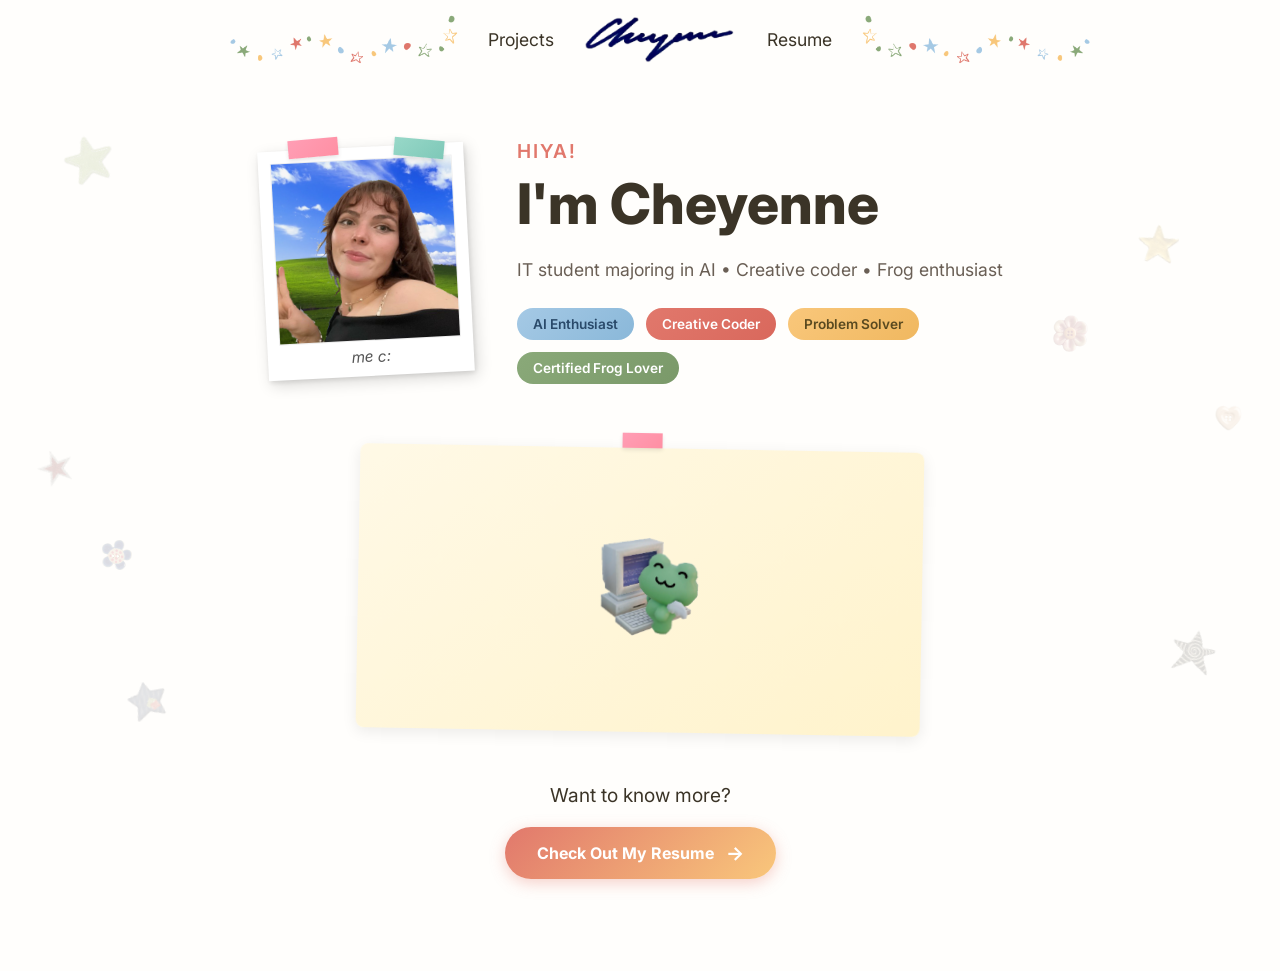
==== commit f0d2a7fb: "hide about page and change nav bar to say projects and resume" ====
--- a/index.html
+++ b/index.html
@@ -30,9 +30,8 @@
         <div class="top-left">
             <img src="assets/images/stars-left.png" alt="" class="left-stars">
             <nav class="nav-links">
-                <!-- <a href="pages/projects.html">Projects</a>
-                <a href="pages/blog.html">Blog</a> -->
-                <a href="pages/about.html">About</a>
+                <a href="pages/projects.html">Projects</a>
+                <!-- <a href="pages/blog.html">Blog</a> -->
             </nav>
             <a href="index.html"><img src="assets/images/LOGO.png" alt="Logo" class="top-logo"></a>
             <nav class="nav-links">
@@ -45,9 +44,9 @@
 
     <div class="mobile-nav-overlay">
         <nav class="mobile-nav">
-            <!-- <a href="pages/projects.html" class="mobile-nav-link">Projects</a>
-            <a href="pages/blog.html" class="mobile-nav-link">Blog</a> -->
-            <a href="pages/about.html" class="mobile-nav-link">About</a>
+            <a href="pages/projects.html" class="mobile-nav-link">Projects</a>
+            <!-- <a href="pages/blog.html" class="mobile-nav-link">Blog</a> -->
+            <!-- <a href="pages/about.html" class="mobile-nav-link">About</a> -->
             <a href="pages/resume.html" class="mobile-nav-link">Resume</a>
         </nav>
     </div>
@@ -82,7 +81,7 @@
         <!-- Quote -->
         <section class="funky-quote-section">
             <div class="funky-note">
-                <img src="assets/images/quote.png" alt="" class="quote">
+                <img src="assets/images/frog.png" alt="" class="frog">
             </div>
         </section>
 
--- a/assets/css/style.css
+++ b/assets/css/style.css
@@ -1198,9 +1198,11 @@
 
 /* Quote Card */
 
-.quote {
-    justify-content: center;
-    width: auto;
+.frog {
+    width: 200px;
+    height: auto;
+    display: block;
+    margin: 0 auto 20px;
 }
 
 
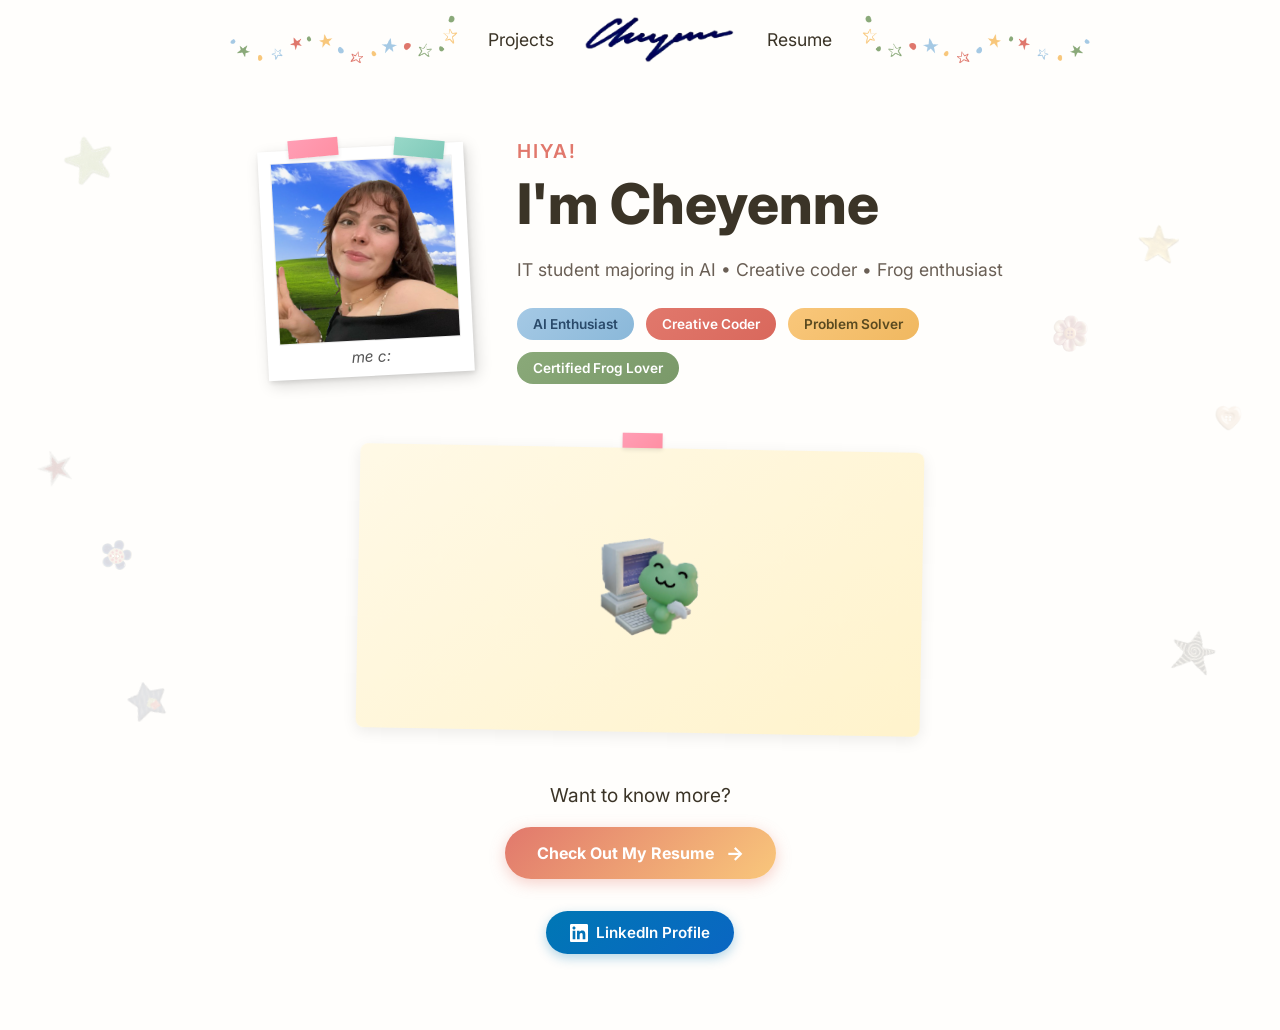
==== commit 392273f4: "adding linkedin button to landing page" ====
--- a/index.html
+++ b/index.html
@@ -93,6 +93,15 @@
                 <span class="btn-arrow">→</span>
             </a>
         </section>
+                <!-- Header with LinkedIn -->
+        <section class="resume-header">
+            <a href="http://linkedin.com/in/cheyenne-clark-43b410327" target="_blank" class="linkedin-btn">
+                <svg xmlns="http://www.w3.org/2000/svg" width="20" height="20" viewBox="0 0 24 24" fill="currentColor">
+                    <path d="M20.447 20.452h-3.554v-5.569c0-1.328-.027-3.037-1.852-3.037-1.853 0-2.136 1.445-2.136 2.939v5.667H9.351V9h3.414v1.561h.046c.477-.9 1.637-1.85 3.37-1.85 3.601 0 4.267 2.37 4.267 5.455v6.286zM5.337 7.433c-1.144 0-2.063-.926-2.063-2.065 0-1.138.92-2.063 2.063-2.063 1.14 0 2.064.925 2.064 2.063 0 1.139-.925 2.065-2.064 2.065zm1.782 13.019H3.555V9h3.564v11.452zM22.225 0H1.771C.792 0 0 .774 0 1.729v20.542C0 23.227.792 24 1.771 24h20.451C23.2 24 24 23.227 24 22.271V1.729C24 .774 23.2 0 22.222 0h.003z"/>
+                </svg>
+                LinkedIn Profile
+            </a>
+        </section>
     </main>
 
     <!-- <footer>
--- a/assets/css/style.css
+++ b/assets/css/style.css
@@ -265,7 +265,7 @@
     .hamburger-line {
         width: 24px;
         height: 2px;
-        background-color: rgb(68, 61, 49);
+        background-color: #3b3427;
         transition: all 0.3s ease;
     }
 
@@ -319,7 +319,7 @@
     }
 
     .mobile-nav-link {
-        color: rgb(68, 61, 49);
+        color: #3b3427;
         font-family: 'Inter', serif;
         font-size: 2rem;
         font-weight: 600;
@@ -488,6 +488,14 @@
 .submit-btn:active {
     transform: translateY(0);
     box-shadow: 0 2px 10px rgba(225, 120, 108, 0.2);
+}
+
+.form-note {
+    text-align: center;
+    font-size: 0.85rem;
+    color: #8a7a6e;
+    margin-top: 1rem;
+    font-style: italic;
 }
 
 /* Timeline */
@@ -733,7 +741,7 @@
 
 .skill-title {
     font-size: 1.15rem;
-    color: rgb(68, 61, 49);
+    color: #3b3427;
     margin: 0 0 0.75rem;
     font-weight: 700;
 }
@@ -765,7 +773,7 @@
 
 .attribute-title {
     font-size: 1rem;
-    color: rgb(68, 61, 49);
+    color: #3b3427;
     margin: 0 0 0.5rem;
     font-weight: 700;
 }
@@ -799,7 +807,7 @@
 }
 
 .licence-name {
-    color: rgb(68, 61, 49);
+    color: #3b3427;
     font-weight: 500;
     font-size: 0.95rem;
 }
@@ -886,7 +894,7 @@
     transform: translateX(-50%);
     font-family: 'Inter', Arial, sans-serif;
     font-size: 1.25rem;
-    color: rgb(68, 61, 49);
+    color: #3b3427;
     background: rgba(255, 254, 252, 0.9);
     padding: 0.25rem 0.75rem;
     border-radius: 4px;
@@ -959,7 +967,7 @@
 .hello-text {
     font-family: 'Inter', Arial, sans-serif;
     font-size: 2.5rem;
-    color: rgb(68, 61, 49);
+    color: #3b3427;
     margin: 0 0 1rem;
 }
 
@@ -1073,7 +1081,7 @@
 .card-title {
     font-family: 'Inter', Arial, sans-serif;
     font-size: 1.75rem;
-    color: rgb(68, 61, 49);
+    color: #3b3427;
     margin: 0 0 1rem;
     position: relative;
 }
@@ -1132,7 +1140,7 @@
 .hobby-title {
     font-size: 1rem;
     font-weight: 600;
-    color: rgb(68, 61, 49);
+    color: #3b3427;
     margin: 0 0 0.25rem;
 }
 
@@ -1167,7 +1175,7 @@
 
 .funfact-text {
     font-weight: 600;
-    color: rgb(68, 61, 49);
+    color: #3b3427;
     font-size: 0.9rem;
 }
 
@@ -1212,13 +1220,13 @@
     text-align: center;
     padding: 2rem;
     background: linear-gradient(145deg, #eff6ff, #dbeafe);
-    border-left: 4px solid #2e8eff;
+    border-left: 4px solid #a5c9e5;
 }
 
 .connect-title {
     font-family: 'Inter', Arial, sans-serif;
     font-size: 1.75rem;
-    color: rgb(68, 61, 49);
+    color: #3b3427;
     margin: 0 0 0.75rem;
 }
 
@@ -1958,7 +1966,7 @@
 
 .project-title {
     font-size: 1.25rem;
-    color: rgb(68, 61, 49);
+    color: #3b3427;
     margin: 0 0 0.5rem;
     font-weight: 700;
 }
@@ -1978,7 +1986,7 @@
 
 .project-tag {
     background: rgb(240, 238, 232);
-    color: rgb(68, 61, 49);
+    color: #3b3427;
     padding: 0.25rem 0.75rem;
     border-radius: 15px;
     font-size: 0.8rem;
@@ -2031,9 +2039,9 @@
 }
 
 .confetti.c1 { top: 10%; left: 5%; animation-delay: 0s; color: #e1786c; }
-.confetti.c2 { top: 25%; right: 10%; animation-delay: 1s; color: #8a9a7a; }
-.confetti.c3 { top: 50%; left: 3%; animation-delay: 2s; color: #b08a9a; }
-.confetti.c4 { top: 70%; right: 5%; animation-delay: 3s; color: #9a8ab0; }
+.confetti.c2 { top: 25%; right: 10%; animation-delay: 1s; color: #8aa979; }
+.confetti.c3 { top: 50%; left: 3%; animation-delay: 2s; color: #e1786c; }
+.confetti.c4 { top: 70%; right: 5%; animation-delay: 3s; color: #a5c9e5; }
 .confetti.c5 { top: 85%; left: 8%; animation-delay: 4s; color: #8aa09a; }
 
 @keyframes floatConfetti {
@@ -3094,7 +3102,7 @@
 
 .blog-post-title {
     font-size: 1.35rem;
-    color: rgb(68, 61, 49);
+    color: #3b3427;
     margin: 0 0 0.75rem;
     font-weight: 700;
 }
@@ -3134,10 +3142,19 @@
 .blog-empty,
 .projects-empty {
     display: flex;
+    flex-direction: column;
     justify-content: center;
     align-items: center;
     min-height: 300px;
     text-align: center;
+    position: relative;
+}
+
+.projects-deco {
+    width: 80px;
+    height: 80px;
+    margin-bottom: 1rem;
+    animation: bounce 2s ease-in-out infinite;
 }
 
 .blog-empty-text,
@@ -3150,15 +3167,14 @@
     padding: 2rem;
 }
 
-.blog-empty-text::before,
-.projects-empty-text::before {
-    content: '✨';
-    position: absolute;
-    top: -20px;
-    left: 50%;
-    transform: translateX(-50%);
-    font-size: 2rem;
-    animation: bounce 2s ease-in-out infinite;
+.blog-coming-soon {
+    font-size: clamp(1rem, 2vw, 1.25rem);
+    color: #a5c9e5;
+    font-weight: 500;
+    margin-top: 0.5rem;
+    letter-spacing: 0.1em;
+    text-transform: uppercase;
+}
 }
 
 @keyframes bounce {
